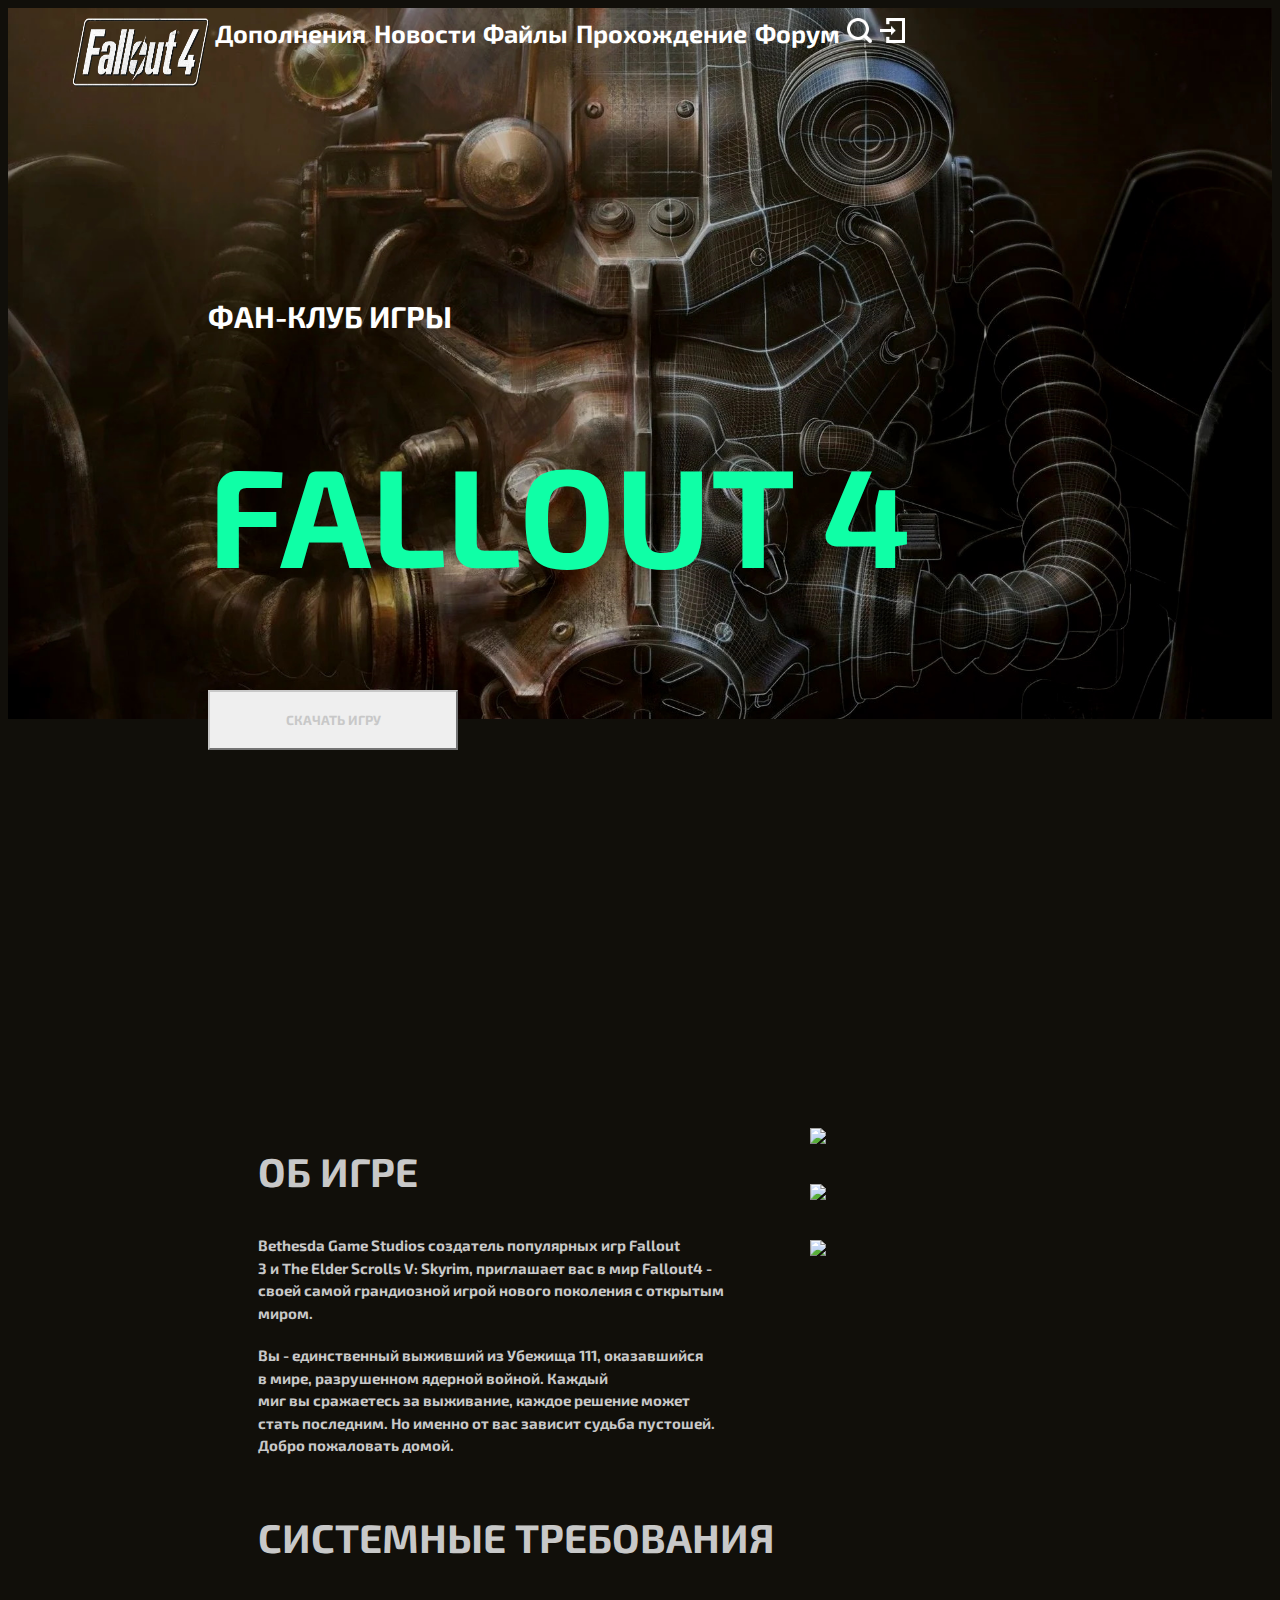
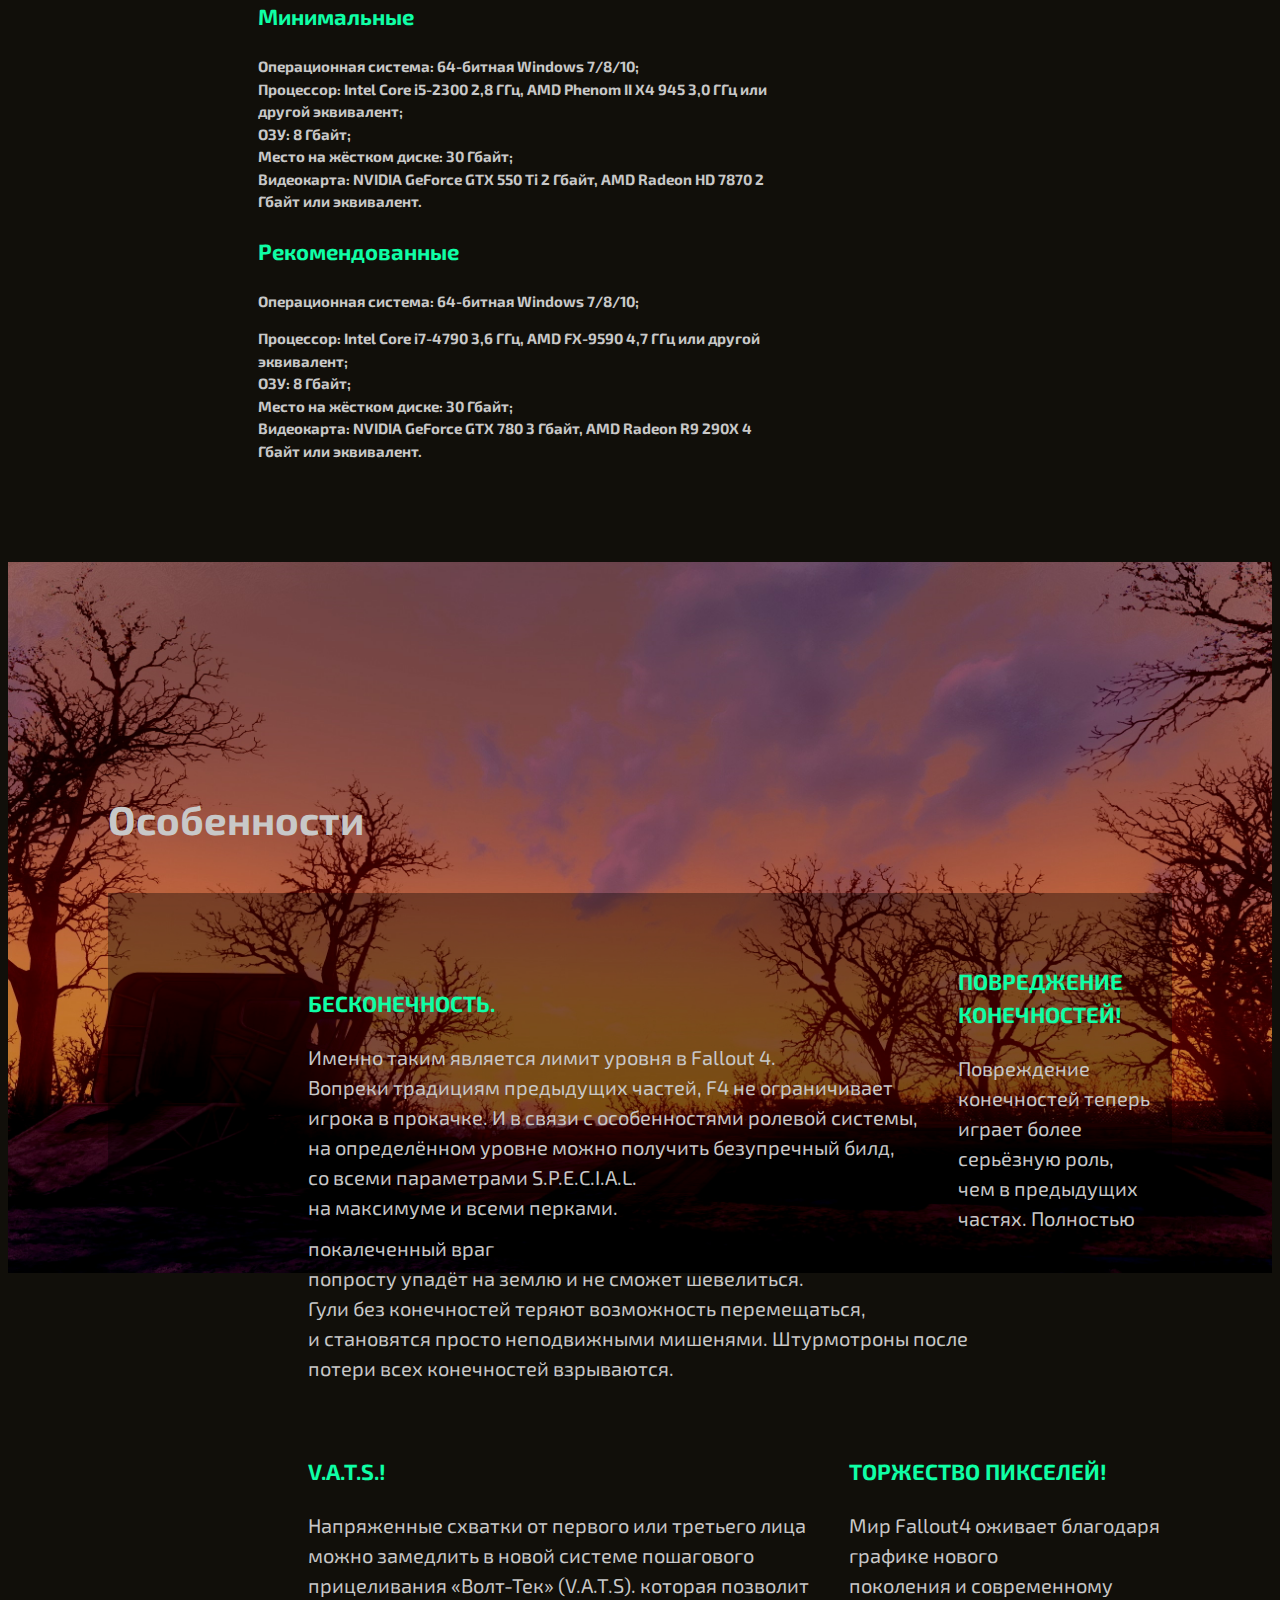
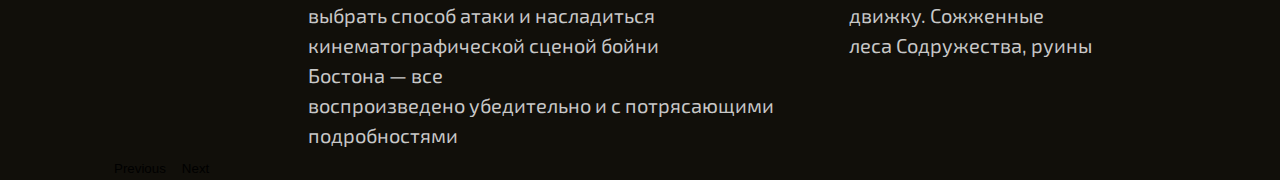
==== index.html @ 03aadc8f "New divs" ====
<!DOCTYPE html>
<html>
  <head>
    <meta charset="utf-8">
    <title>Fallout 4</title>
    <link href="https://cdn.jsdelivr.net/npm/bootstrap@5.0.0-beta1/dist/css/bootstrap.min.css" rel="stylesheet" integrity="sha384-giJF6kkoqNQ00vy+HMDP7azOuL0xtbfIcaT9wjKHr8RbDVddVHyTfAAsrekwKmP1" crossorigin="anonymous">
    <script src="https://cdn.jsdelivr.net/npm/@popperjs/core@2.5.4/dist/umd/popper.min.js" integrity="sha384-q2kxQ16AaE6UbzuKqyBE9/u/KzioAlnx2maXQHiDX9d4/zp8Ok3f+M7DPm+Ib6IU" crossorigin="anonymous"></script>
    <script src="https://cdn.jsdelivr.net/npm/bootstrap@5.0.0-beta1/dist/js/bootstrap.min.js" integrity="sha384-pQQkAEnwaBkjpqZ8RU1fF1AKtTcHJwFl3pblpTlHXybJjHpMYo79HY3hIi4NKxyj" crossorigin="anonymous"></script>
    <link rel="stylesheet" href="style/style.css">
  </head>
  <body>
    <header>
      <div class="main">
        <div class="first">
          <div class="line">
            <img src="images/2.png" width="140px;">
            <div class="line2">
            <a href="#">Дополнения</a>
            <a href="#">Новости</a>
            <a href="#">Файлы</a>
            <a href="#">Прохождение</a>
            <a href="#">Форум</a>
            <a href="#"><img src="images/3.png" width="25px;"></a>
            <a href="#"><img src="images/4.png" width="25px;"></a>
            </div>
          </div>
          <div class="title">
            ФАН-КЛУБ ИГРЫ
            <h1>FALLOUT 4</h1>
            <button type="button" class="btn btn-outline-secondary">СКАЧАТЬ ИГРУ</button>
          </div>
        </div>
        <div class="second">
        	<div class="text">
            <div class="text2">
              <h2>ОБ ИГРЕ</h2>
            <p> Bethesda Game Studios создатель популярных игр Fallout<br> 3 и The Elder Scrolls V: Skyrim, приглашает вас в мир Fallout4 -<br> своей самой грандиозной игрой нового поколения с открытым<br> миром.<br></p>

            <p>  Вы - единственный выживший из Убежища 111, оказавшийся<br>
              в мире, разрушенном ядерной войной. Каждый<br>
              миг вы сражаетесь за выживание, каждое решение может<br>
              стать последним. Но именно от вас зависит судьба пустошей.<br>
              Добро пожаловать домой.<br> </p>
            </div>
            <div class="text2">
              <h2>СИСТЕМНЫЕ ТРЕБОВАНИЯ</h2>
              <h3>Минимальные</h3>
            <p>Операционная система: 64-битная Windows 7/8/10;<br>
              Процессор: Intel Core i5-2300 2,8 ГГц, AMD Phenom II X4 945 3,0 ГГц или другой эквивалент;<br>
              ОЗУ: 8 Гбайт;<br>
              Место на жёстком диске: 30 Гбайт;<br>
              Видеокарта: NVIDIA GeForce GTX 550 Ti 2 Гбайт, AMD Radeon HD 7870 2 Гбайт или эквивалент.<br></p>
              <h3>Рекомендованные</h3>

              Операционная система: 64-битная Windows 7/8/10;<br>
              <p>Процессор: Intel Core i7-4790 3,6 ГГц, AMD FX-9590 4,7 ГГц или другой эквивалент;<br>
              ОЗУ: 8 Гбайт;<br>
              Место на жёстком диске: 30 Гбайт;<br>
              Видеокарта: NVIDIA GeForce GTX 780 3 Гбайт, AMD Radeon R9 290X 4 Гбайт или эквивалент.<br></p>
            </div>
        	</div>
        	<div class="pic">
            <img src="images/6.png">
            <img src="images/7.png">
            <img src="images/8.png">
        	</div>
        </div>
        <div class="third">
          <div class="features">
            <h2>Особенности</h2>
            <div class="carousel">
              <div id="carouselExampleControls" class="carousel slide" data-bs-ride="carousel">
  <div class="carousel-inner">
    <div class="carousel-item active">
      <div class="">
        <div class="carousel-item-first">
          <h3>БЕСКОНЕЧНОСТЬ.</h3>
           Именно таким является лимит уровня в Fallout 4.<br>
            Вопреки традициям предыдущих частей, F4 не ограничивает<br>
             игрока в прокачке. И в связи с особенностями ролевой системы,<br>
              на определённом уровне можно получить безупречный билд,<br>
               со всеми параметрами S.P.E.C.I.A.L.<br>
                на максимуме и всеми перками.
        </div>
        <div class="carousel-item-second">
            <h3>ПОВРЕДЖЕНИЕ КОНЕЧНОСТЕЙ!</h3>
            Повреждение конечностей теперь играет более серьёзную роль,<br>
             чем в предыдущих частях. Полностью покалеченный враг<br>
              попросту упадёт на землю и не сможет шевелиться.<br>
               Гули без конечностей теряют возможность перемещаться,<br>
                и становятся просто неподвижными мишенями. Штурмотроны после<br>
                 потери всех конечностей взрываются.
        </div>
      </div>
    </div>
    <div class="carousel-item">
      <div class="carousel-item-first">
        <h3>V.А.Т.S.!</h3>
        Напряженные схватки от первого или третьего лица<br>
         можно замедлить в новой системе пошагового<br>
          прицеливания «Волт-Тек» (V.А.Т.S). которая позволит<br>
          выбрать способ атаки и насладиться<br>
            кинематографической сценой бойни<br>
      </div>
      <div class="carousel-item-second">
          <h3>ТОРЖЕСТВО ПИКСЕЛЕЙ!</h3>
          Мир Fallout4 оживает благодаря графике нового<br>
          поколения и современному движку. Сожженные<br>
           леса Содружества, руины Бостона — все<br>
            воспроизведено убедительно и с потрясающими<br>
             подробностями
      </div>



    </div>
  </div>
  <button class="carousel-control-prev" type="button" data-bs-target="#carouselExampleControls"  data-bs-slide="prev">
    <span class="carousel-control-prev-icon" aria-hidden="true"></span>
    <span class="visually-hidden">Previous</span>
  </button>
  <button class="carousel-control-next" type="button" data-bs-target="#carouselExampleControls"  data-bs-slide="next">
    <span class="carousel-control-next-icon" aria-hidden="true"></span>
    <span class="visually-hidden">Next</span>
  </button>
</div>
            </div>
            </div>
          </div>
        </div>
      </div>
    </header>
  </body>
</html>
---- style/style.css ----
@import url('https://fonts.googleapis.com/css2?family=Exo+2&display=swap');
@import url('https://fonts.googleapis.com/css2?family=Exo+2:wght@400;700&display=swap');
@import url('https://fonts.googleapis.com/css2?family=Josefin+Sans:wght@700&display=swap');

body {
  background-color: #110F0A
}

.main {
  min-width: 1000px;
  max-width: 100%;
  margin: 0 auto;
}

.first {
  background-image:  url("../images/1.jpg") ;
  background-repeat: no-repeat;
  background-size: 100%;
  background-color: inherit;
  width: 100%;
  height: 900px;
}

.line {
  width: 90%;
  height: 70px;
  //background-color: red;
  padding: 10px;
  display: flex;
  justify-content: space-between;
  margin: 0 auto;
}

.line2 {
  margin-right: 300px;
  width: 1000px;
  display: flex;
  justify-content: space-between;

}

.line2 a {
  font-family: 'Exo 2', sans-serif;
  font-weight: 700;
 color: white;
 font-size: 25px;
 margin: 0 auto;
 text-decoration:  none;
}

.title {
  width: 90%;
  height: 400px;
  //background-color: red;
  padding: 100px;
  margin: 100px;
  font-family: 'Exo 2', sans-serif;
  font-size: 30px;
  font-weight: 700;
  color: white;
}

.title button {
  font-family: 'Exo 2', sans-serif;
  font-weight: 700;
  border-radius: 0;
  width: 250px;
  height: 60px;
  color: #C8C8C8;
  border-color: #C8C8C8;
}

.second {
  width: 100%;
  //background-color: red;
  //height: 1000px;
  display: flex;
  justify-content: space-between;
  margin-top: 150px;
  font-family: 'Josefin Sans', sans-serif;
  font-weight: 700;
  font-size: 30px;
  padding: 50px;
}

.text {
  width: 50%;
  //background-color: red;
  font-family: 'Exo 2', sans-serif;
  font-weight: 700;
  font-size: 15px;
  color: #C8C8C8;
  margin-left: 200px;
  line-height: 1.5;

}

.text2 {
  margin-bottom: 50px;
  line-height: 1.5;
}

.text p {
  margin-bottom: 20px;
}

.text2 p {
  margin-bottom: 20px;
}

.pic {
  width: 50%;
  display: flex;
  flex-direction: column;
}

.pic img {
  padding: 20px;
  width: 400px;
}

.third {
  background-image:  url("../images/9.jpg") ;
  background-repeat: no-repeat;
  background-size: 100%;
  background-color: inherit;
  width: 100%;
  height: 1000px;
  display: flex;
  justify-content: space-between;
}

.features {
  padding: 100px;
  width: 100%;
  height: 500px;
  align-items: center;
  margin-top: 100px;
}

.carousel {
    width: 100%;
    background-color: rgba(0, 0, 0, 0.2);
    font-family: 'Exo 2', sans-serif;
    font-weight: 400;
    font-size: 20px;
    color: #C8C8C8;
    line-height: 1.5;
    text-align: left;
    height: 300px;
    margin-top: 50px;
}

.carousel-item {
  margin-left: 200px;
  text-align: left;
  padding-top: 50px;
}

.carousel-item-first {
  float: left;
  margin-right: 40px;
}

.arousel-item-second {

}
.carousel button {
  background: none;
  border: none;
}

h1 {
  font-family: 'Exo 2', sans-serif;
  font-weight: 700;
  font-size: 140px;
  color: #0FFFA6;
}

h2 {
  font-family: 'Exo 2', sans-serif;
  font-weight: 700;
  font-size: 40px;
  color: #C8C8C8;
}

h3 {
  font-family: 'Exo 2', sans-serif;
  font-weight: 700;
  font-size: 22px;
  color: #0FFFA6;
}
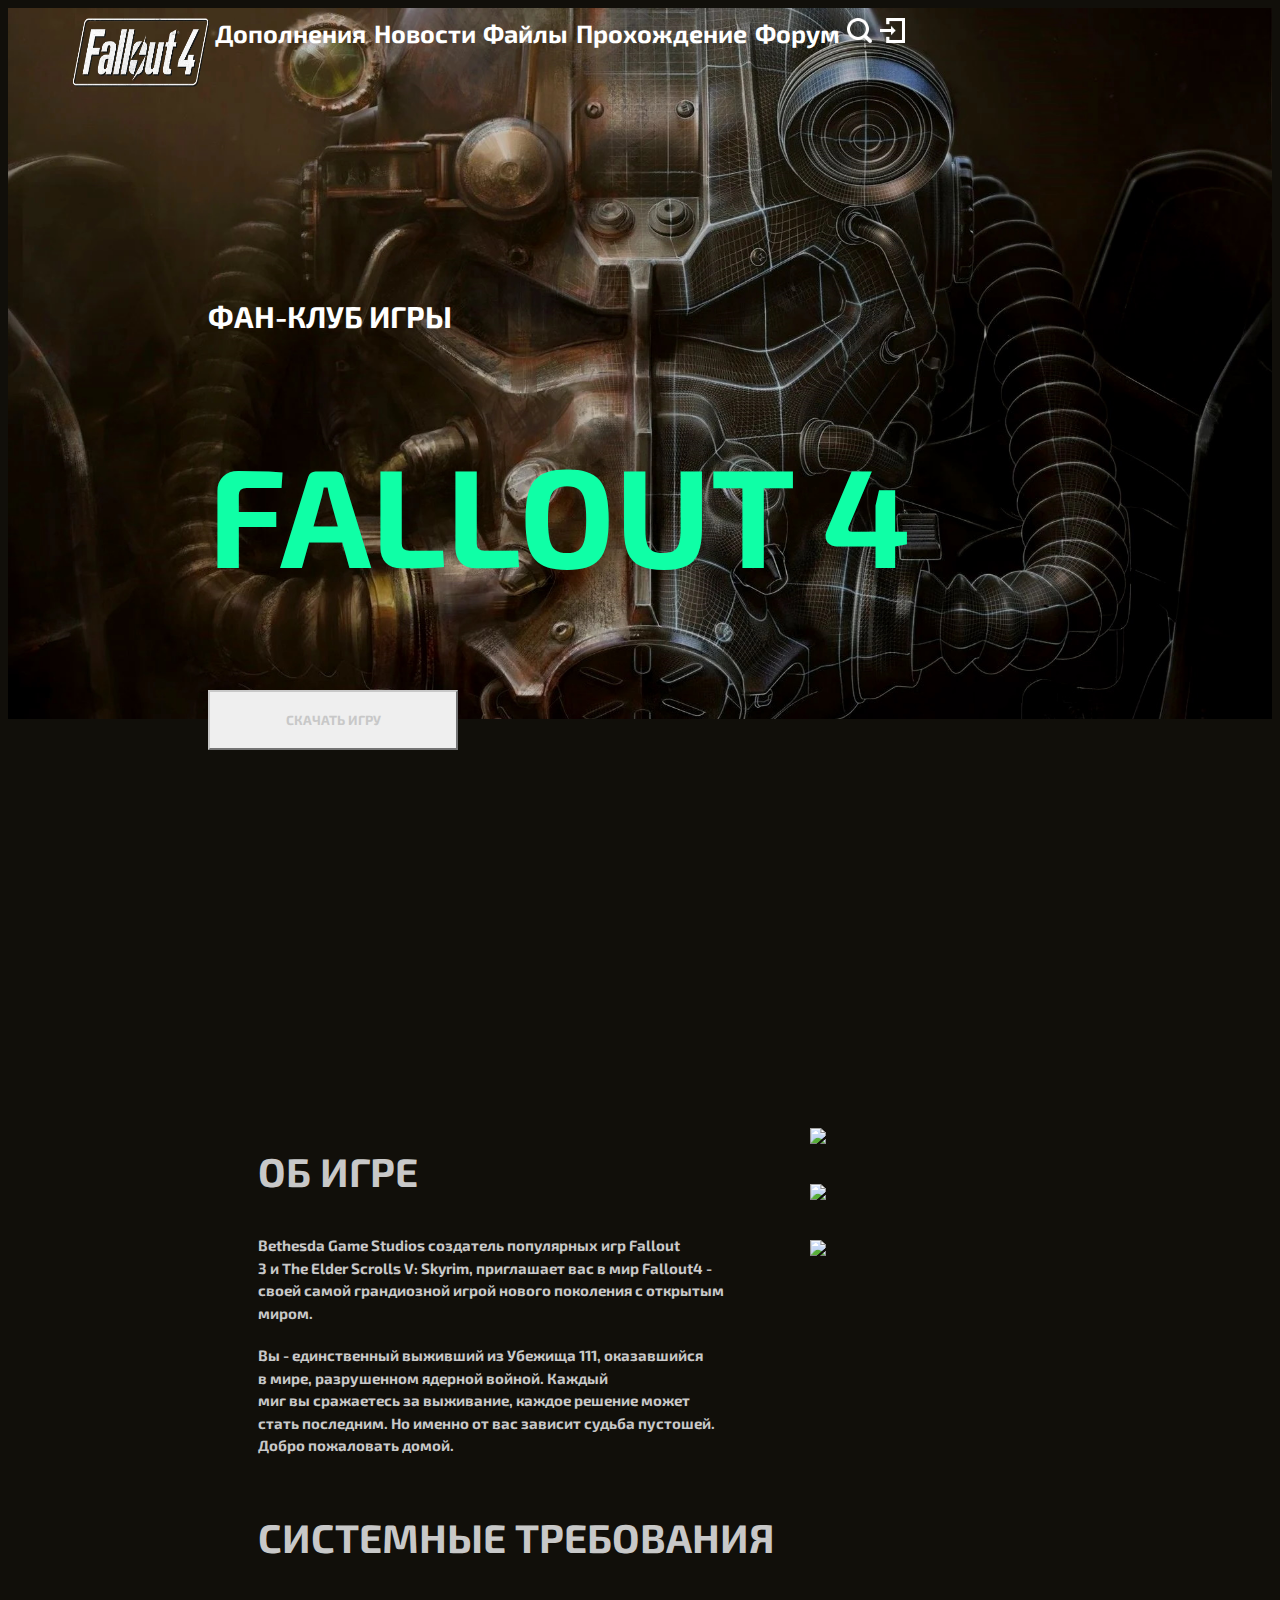
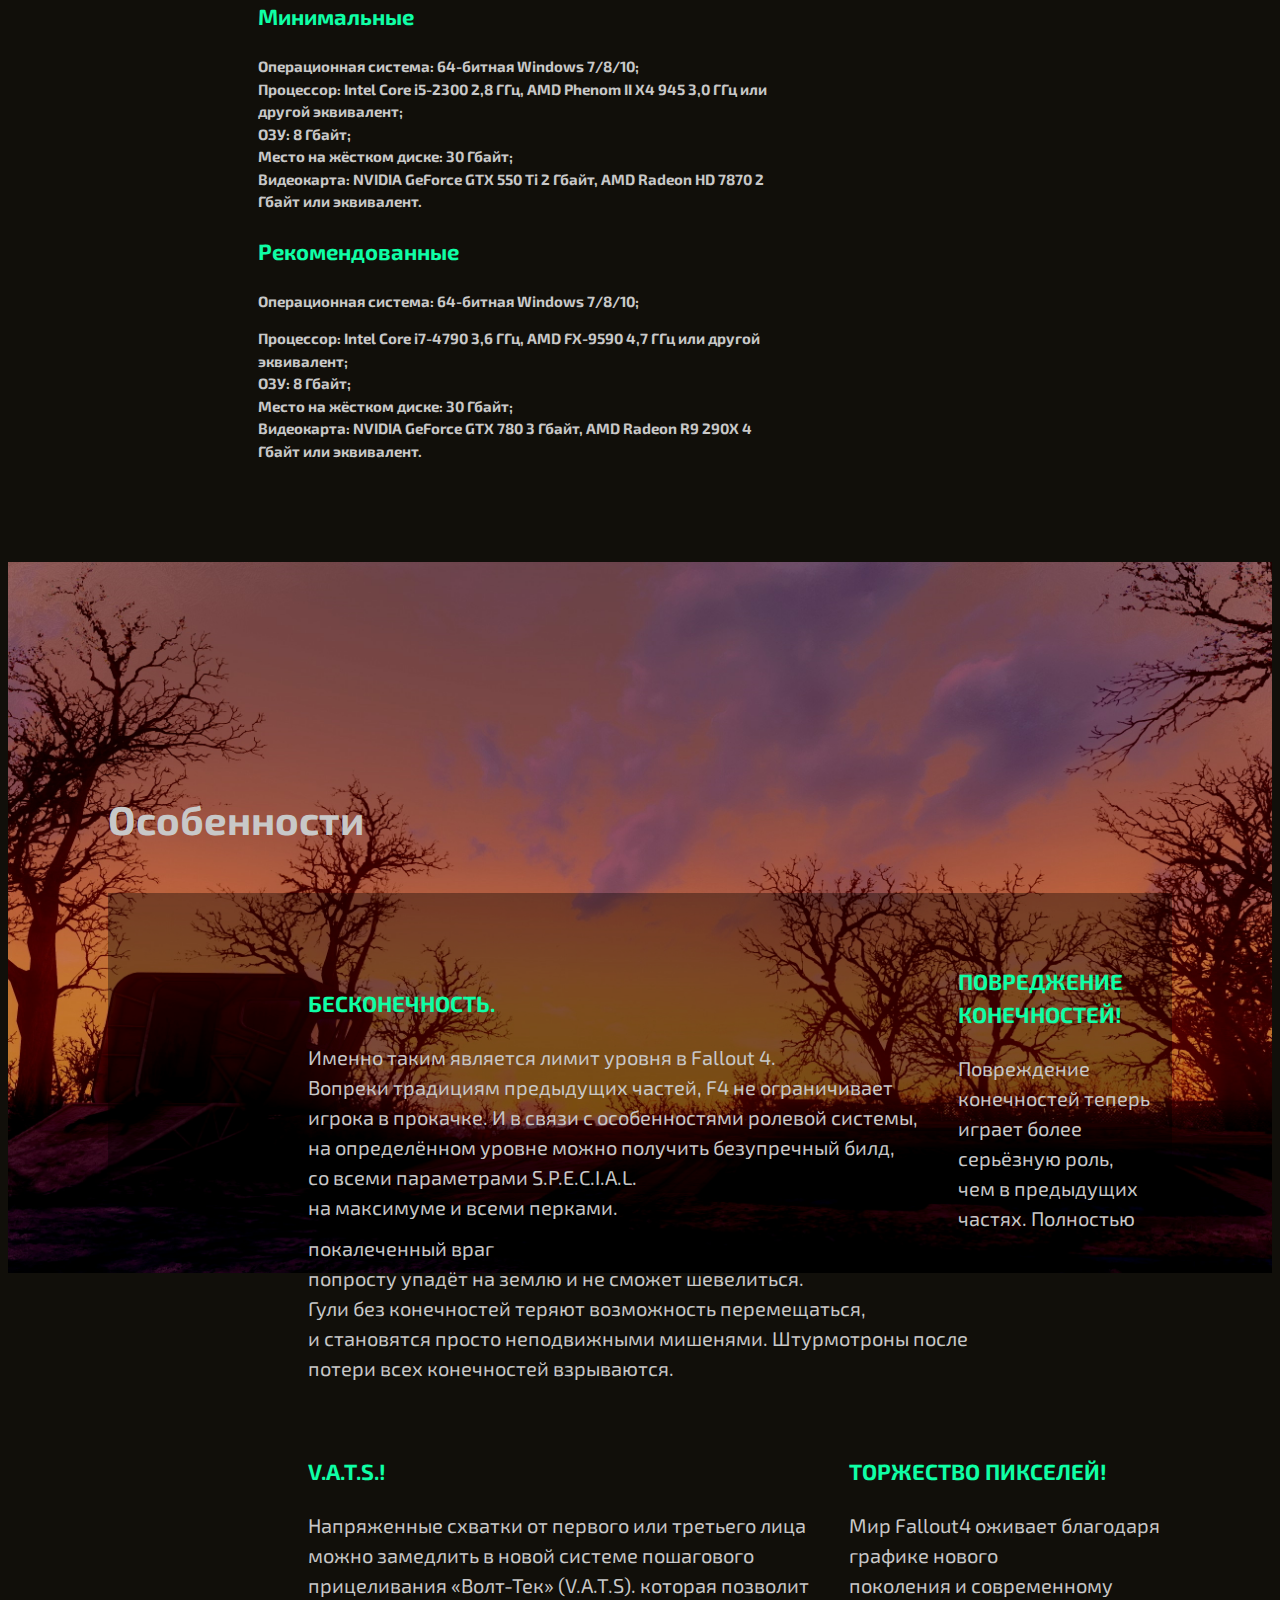
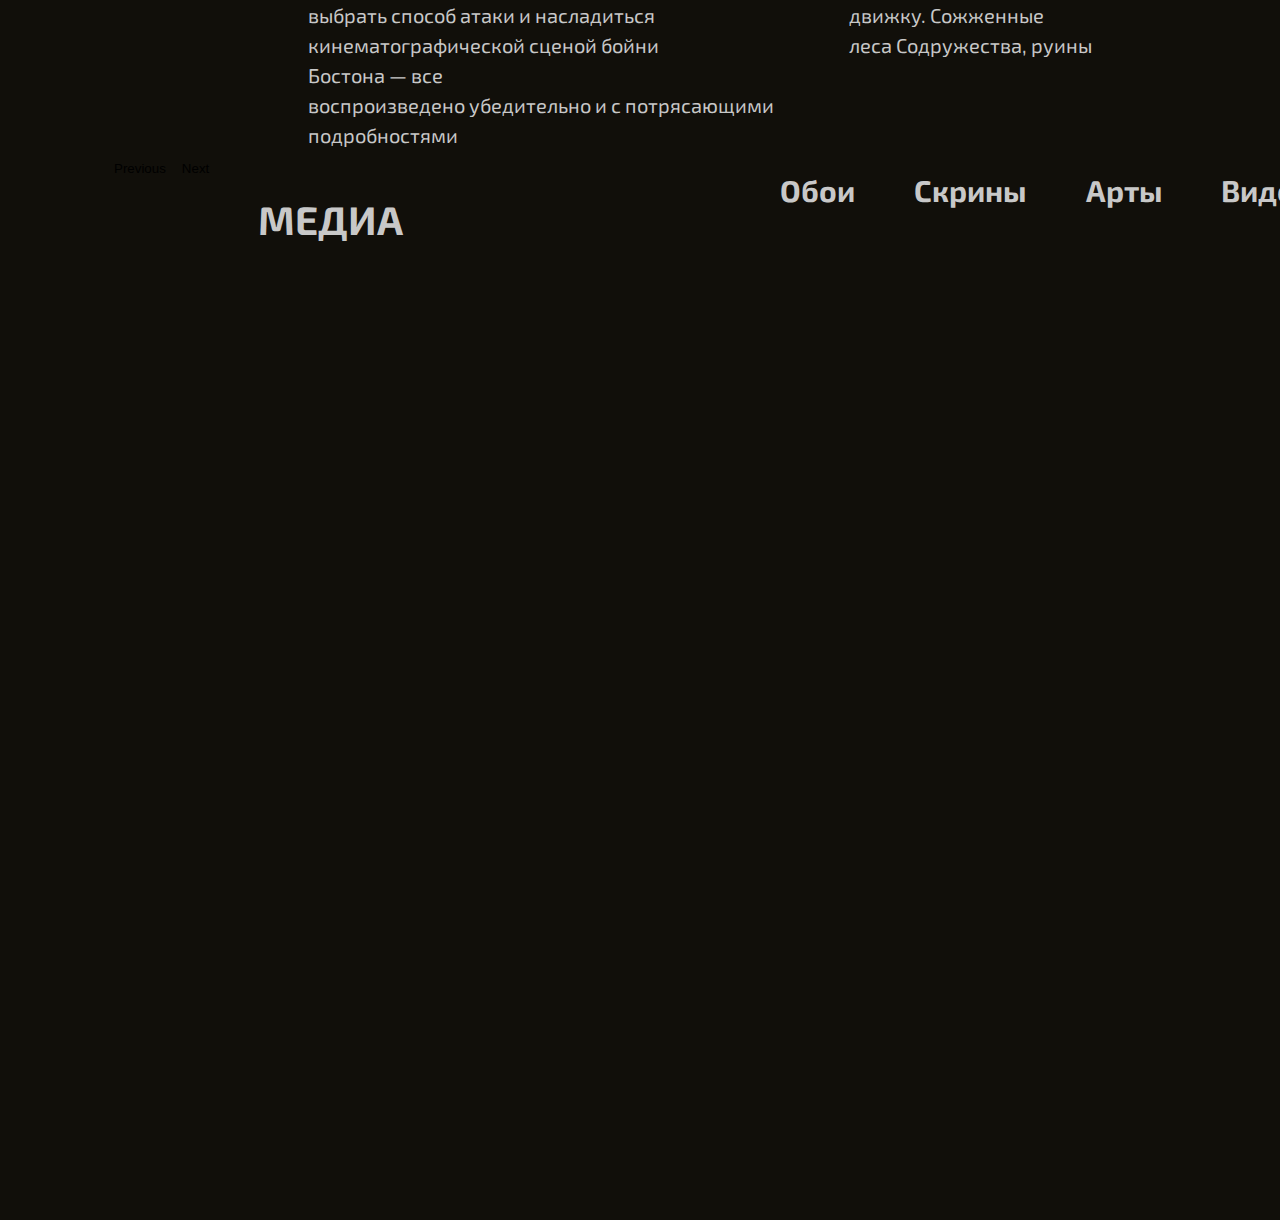
==== commit 2c3db0c5: "New block" ====
--- a/index.html
+++ b/index.html
@@ -110,9 +110,6 @@
             воспроизведено убедительно и с потрясающими<br>
              подробностями
       </div>
-
-
-
     </div>
   </div>
   <button class="carousel-control-prev" type="button" data-bs-target="#carouselExampleControls"  data-bs-slide="prev">
@@ -127,6 +124,44 @@
             </div>
             </div>
           </div>
+          <div class="fourth">
+            <div class="container">
+              <div class="Title">
+                <h2>МЕДИА</h2>
+                <div class="link">
+                  <a href="#">Обои</a>
+                  <a href="#">Скрины</a>
+                  <a href="#">Арты</a>
+                  <a href="#">Видео</a>
+                </div>
+              </div>
+              <div class="videos">
+                <div class="Fline">
+                  <div class="block">
+                    <iframe width="100%" height="100%" src="https://www.youtube.com/embed/X5aJfebzkrM" frameborder="0" allow="accelerometer; autoplay; clipboard-write; encrypted-media; gyroscope; picture-in-picture" allowfullscreen></iframe>
+                  </div>
+                  <div class="block">
+                    <iframe width="100%" height="100%" src="https://www.youtube.com/embed/B0wSCFBJcSs" frameborder="0" allow="accelerometer; autoplay; clipboard-write; encrypted-media; gyroscope; picture-in-picture" allowfullscreen></iframe>
+                  </div>
+                  <div class="block">
+                    <iframe width="100%" height="100%" src="https://www.youtube.com/embed/DIneiOpuS2M" frameborder="0" allow="accelerometer; autoplay; clipboard-write; encrypted-media; gyroscope; picture-in-picture" allowfullscreen></iframe>
+                  </div>
+                </div>
+                <div class="Sline">
+                  <div class="block">
+                    <iframe width="100%" height="100%" src="https://www.youtube.com/embed/aMY0IETkDrU" frameborder="0" allow="accelerometer; autoplay; clipboard-write; encrypted-media; gyroscope; picture-in-picture" allowfullscreen></iframe>
+                  </div>
+                  <div class="block">
+                    <iframe width="100%" height="100%" src="https://www.youtube.com/embed/v3gXGeNeBi8" frameborder="0" allow="accelerometer; autoplay; clipboard-write; encrypted-media; gyroscope; picture-in-picture" allowfullscreen></iframe>
+                  </div>                  
+                  <div class="block">
+                    <iframe width="100%" height="100%" src="https://www.youtube.com/embed/FttFHMRX7Hg" frameborder="0" allow="accelerometer; autoplay; clipboard-write; encrypted-media; gyroscope; picture-in-picture" allowfullscreen></iframe>
+                  </div>
+                  </div>
+                </div>
+            </div>
+              </div>
+          </div>
         </div>
       </div>
     </header>
--- a/style/style.css
+++ b/style/style.css
@@ -170,6 +170,65 @@
   border: none;
 }
 
+.fourth {
+  height: 1000px;
+  width: 100%;
+  //background-color: red;
+  margin-top: 150px;
+  padding: 50px;
+}
+
+.Title {
+  display: flex;
+  justify-content: space-between;
+  //margin-left: 200px;
+  width: 100%;
+}
+
+.link {
+  display: flex;
+  justify-content: space-between;
+  padding: 10px;
+  width: 50%;
+}
+
+.link a {
+  font-family: 'Exo 2', sans-serif;
+  font-weight: 700;
+  font-size: 30px;
+  color: #C8C8C8;
+  text-decoration: none;
+}
+
+.videos {
+  //display: flex;
+  //justify-content: space-between;
+  width: 100%;
+  margin-top: 20px;
+}
+
+
+.Fline {
+  width: 100%;
+  display: flex;
+  justify-content: space-between;
+}
+
+.Sline {
+  width: 100%;
+  display: flex;
+  justify-content: space-between;
+}
+
+.block {
+  width: 33%;
+  height: 235px;
+  padding: 10px;
+}
+
+.container{
+  margin-left: 200px;
+}
 h1 {
   font-family: 'Exo 2', sans-serif;
   font-weight: 700;
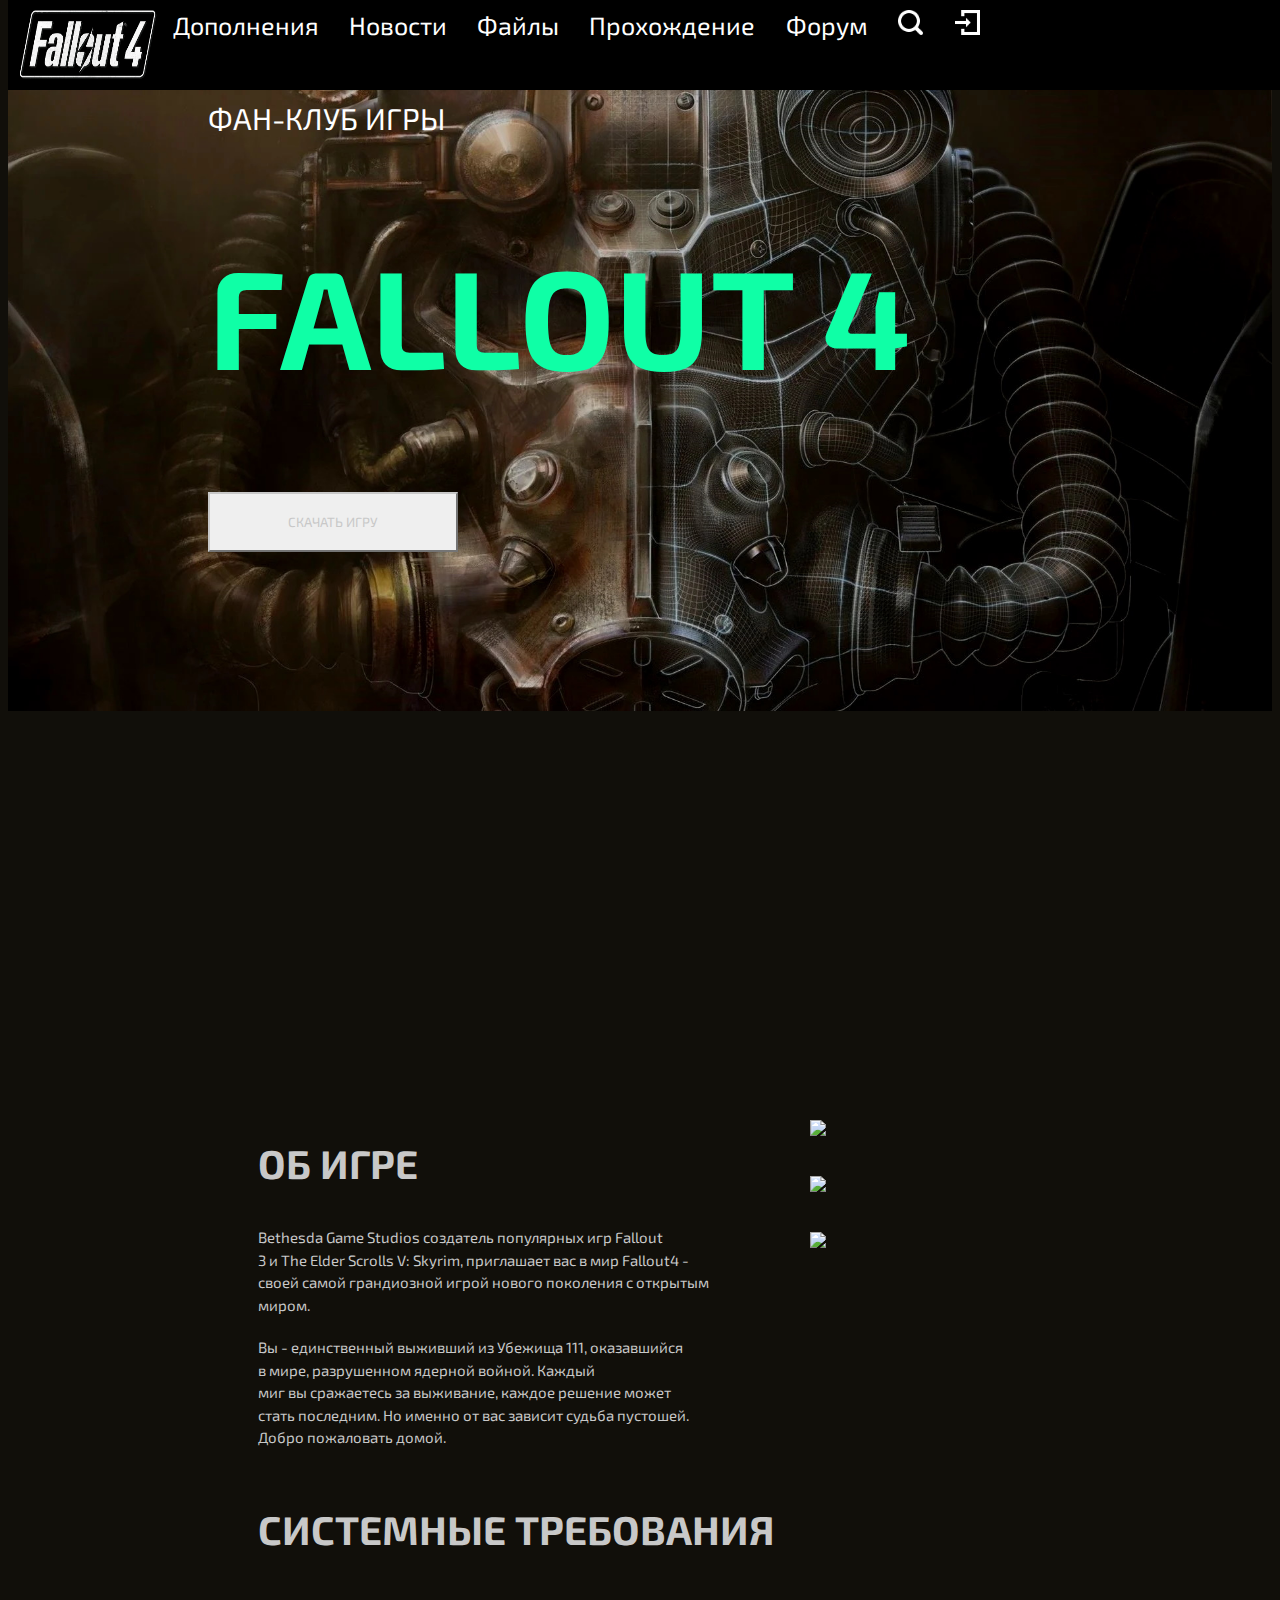
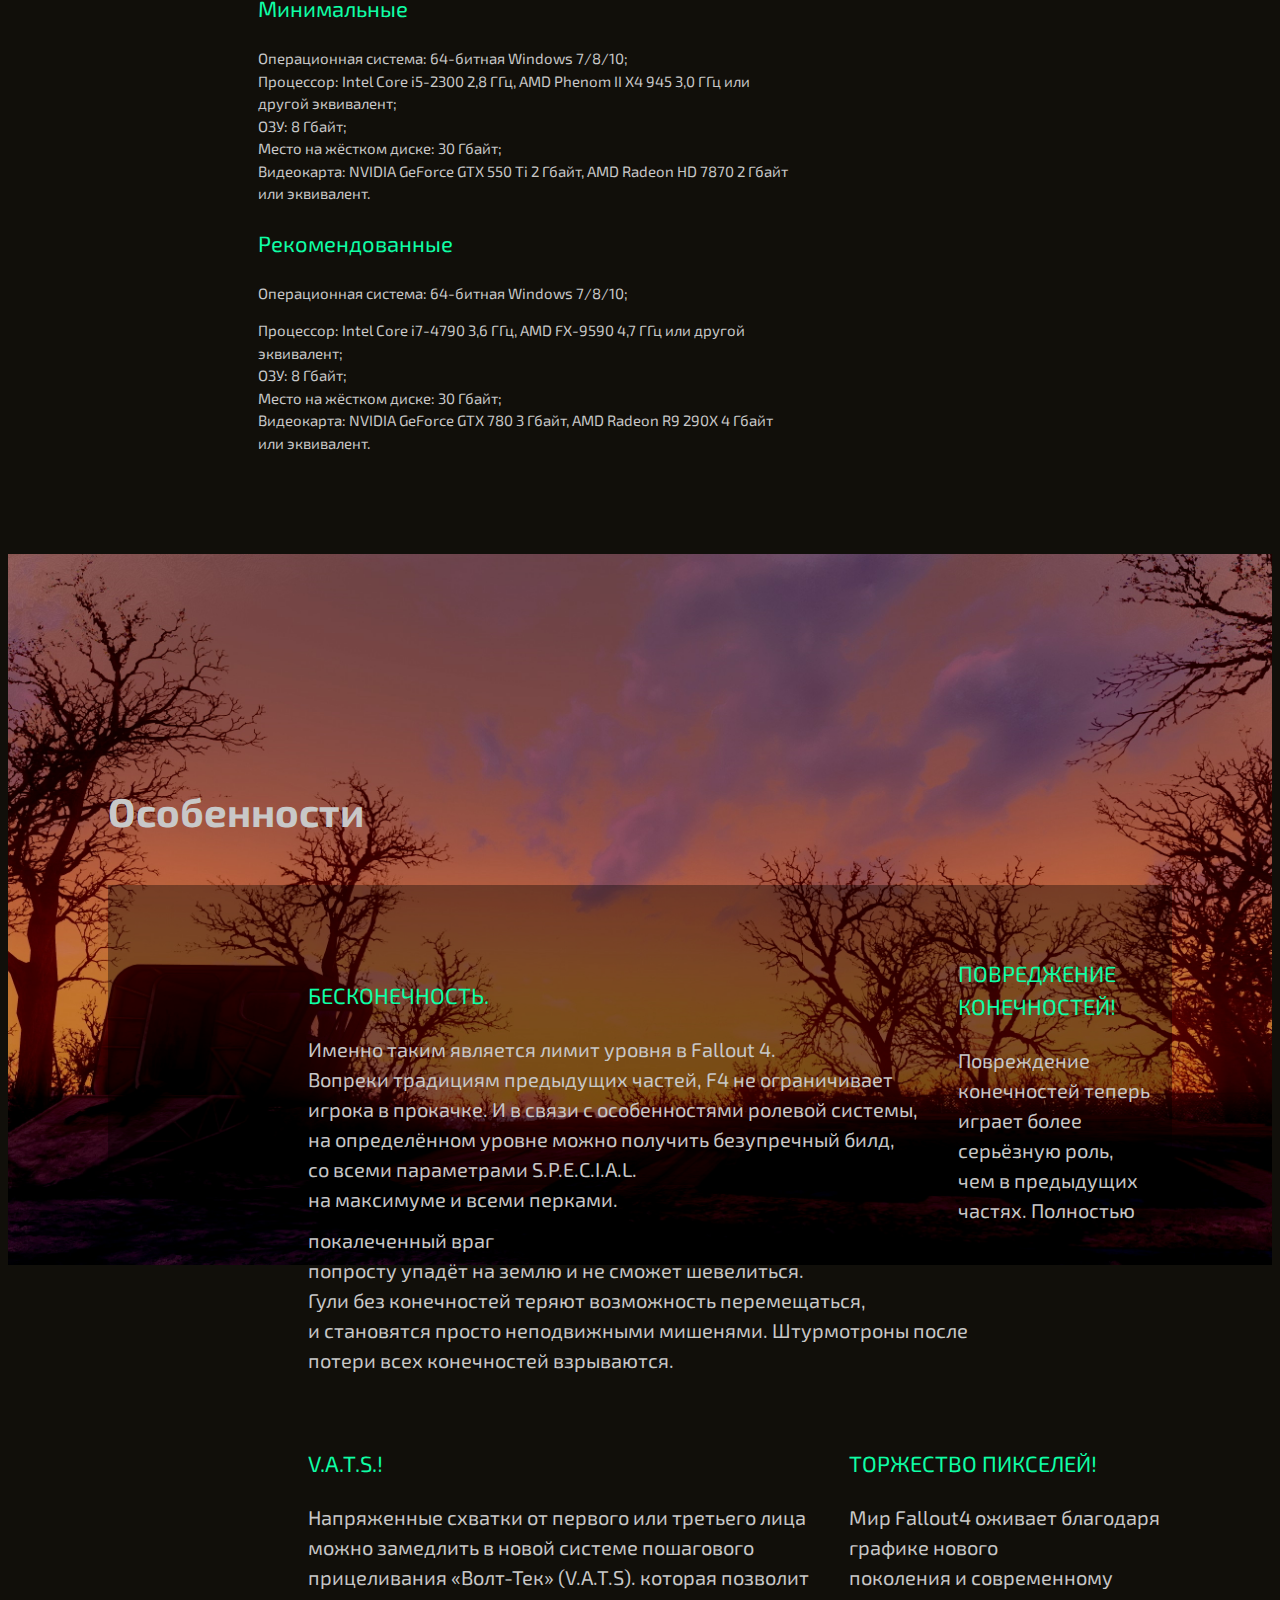
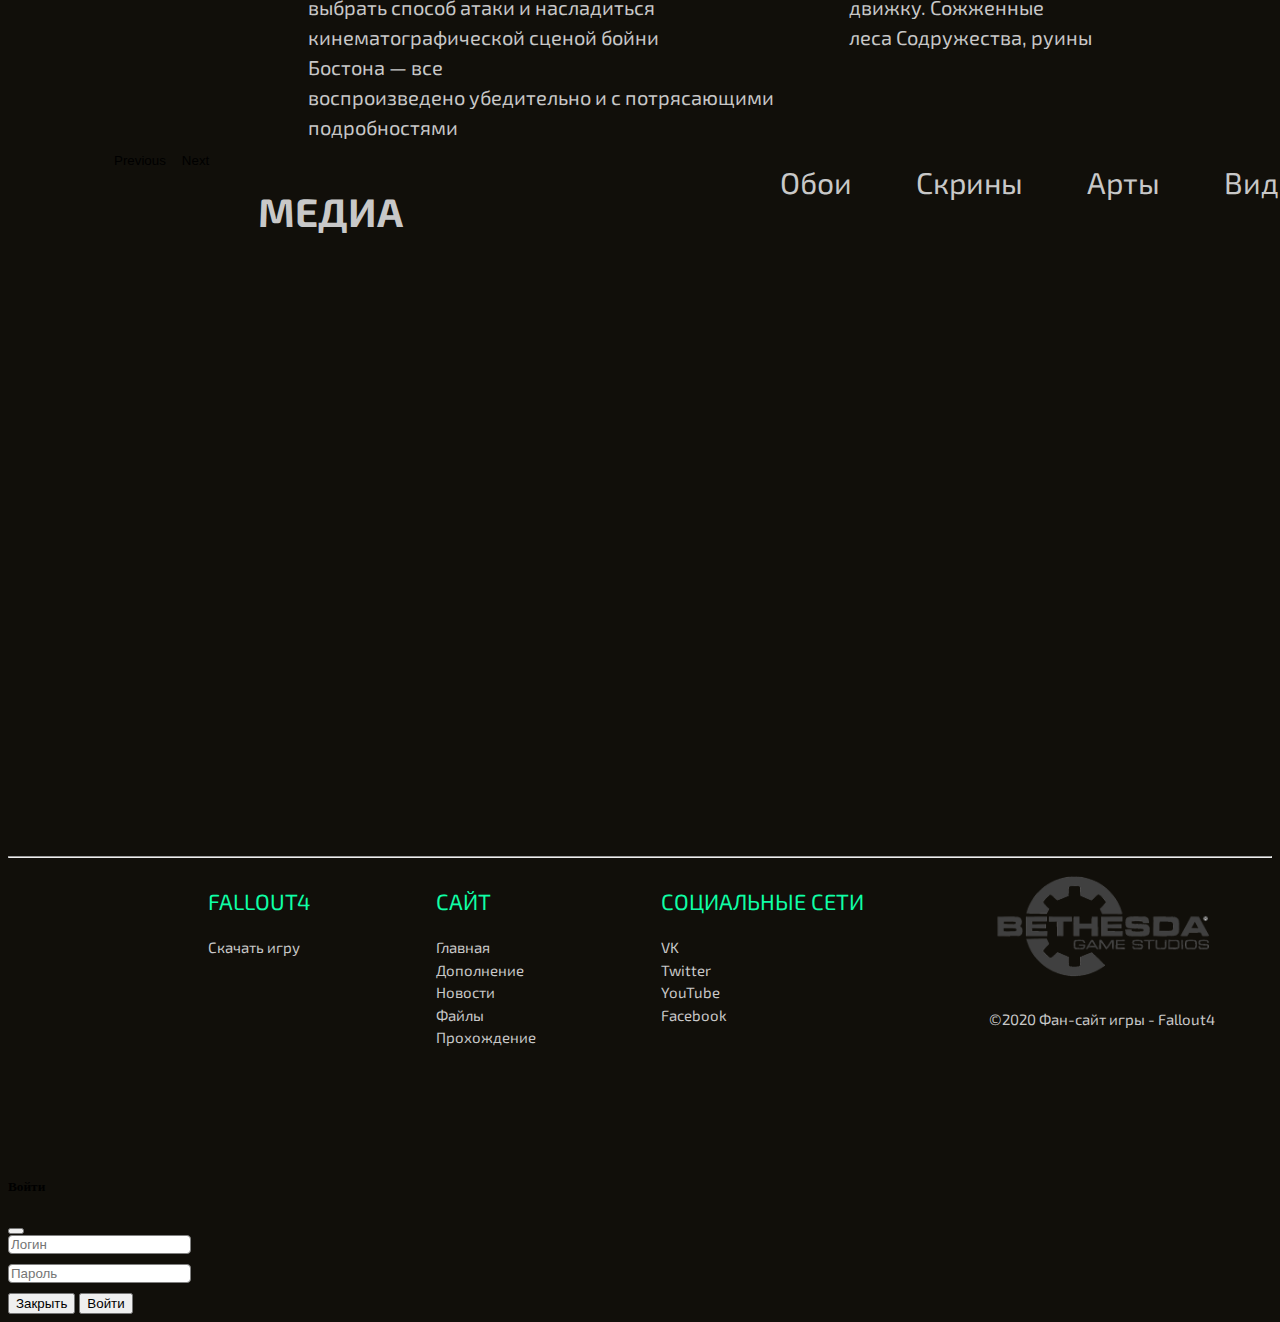
==== commit 2db675eb: "New title" ====
--- a/index.html
+++ b/index.html
@@ -21,7 +21,9 @@
             <a href="#">Прохождение</a>
             <a href="#">Форум</a>
             <a href="#"><img src="images/3.png" width="25px;"></a>
-            <a href="#"><img src="images/4.png" width="25px;"></a>
+            <a href="#"><button type="button" class="btn btn" data-bs-toggle="modal" data-bs-target="#exampleModal">
+              <img src="images/4.png" width="25px;">
+            </button></a>
             </div>
           </div>
           <div class="title">
@@ -153,7 +155,7 @@
                   </div>
                   <div class="block">
                     <iframe width="100%" height="100%" src="https://www.youtube.com/embed/v3gXGeNeBi8" frameborder="0" allow="accelerometer; autoplay; clipboard-write; encrypted-media; gyroscope; picture-in-picture" allowfullscreen></iframe>
-                  </div>                  
+                  </div>
                   <div class="block">
                     <iframe width="100%" height="100%" src="https://www.youtube.com/embed/FttFHMRX7Hg" frameborder="0" allow="accelerometer; autoplay; clipboard-write; encrypted-media; gyroscope; picture-in-picture" allowfullscreen></iframe>
                   </div>
@@ -161,7 +163,67 @@
                 </div>
             </div>
               </div>
-          </div>
+              <div class="fiveth">
+                <hr>
+              <div class="container2">
+                <div class="column">
+                  <h3>FALLOUT4</h3>
+                  <ul>
+                    <li><a href="#">Скачать игру</a></li>
+                  </ul>
+                </div>
+                <div class="column">
+                  <h3>САЙТ</h3>
+                  <ul>
+                    <li><a href="#">Главная</a></li>
+                    <li><a href="#">Дополнение</a></li>
+                    <li> <a href="#">Новости</a></li>
+                    <li><a href="#">Файлы</a></li>
+                    <li><a href="#">Прохождение</a></li>
+                  </ul>
+                </div>
+                <div class="column">
+                  <h3>СОЦИАЛЬНЫЕ СЕТИ</h3>
+                  <ul>
+                    <li><a href="#">VK</a></li>
+                    <li><a href="#">Twitter</a></li>
+                    <li> <a href="#">YouTube</a></li>
+                    <li><a href="#">Facebook</a></li>
+                  </ul>
+                </div>
+                <div class="column">
+                  <ul>
+                    <img src="images/9.png" width="230px">
+                  <li><h4>©2020 Фан-сайт игры - Fallout4</h4></li>
+                  </ul>
+                </div>
+              </div>
+              </div>
+          </div>
+          <!-- Button trigger modal -->
+
+
+<!-- Modal -->
+<div class="modal fade" id="exampleModal" tabindex="-1" aria-labelledby="exampleModalLabel" aria-hidden="true">
+  <div class="modal-dialog">
+    <div class="modal-content">
+      <div class="modal-header">
+        <h5 class="modal-title" id="exampleModalLabel">Войти</h5>
+        <button type="button" class="btn-close" data-bs-dismiss="modal" aria-label="Close"></button>
+      </div>
+      <div class="modal-body">
+        <ul>
+          <li><input type="text" name="login" placeholder="Логин"></li>
+          <li><input type="text" name="password" placeholder="Пароль"></li>
+        </ul>
+      </div>
+      <div class="modal-footer">
+        <button type="button" class="btn btn-secondary" data-bs-dismiss="modal">Закрыть</button>
+        <button type="button" class="btn btn-primary">Войти</button>
+      </div>
+    </div>
+  </div>
+</div>
         </div>
       </div>
     </header>
--- a/style/style.css
+++ b/style/style.css
@@ -19,16 +19,47 @@
   background-color: inherit;
   width: 100%;
   height: 900px;
+  margin-top: -100px;
 }
 
 .line {
-  width: 90%;
+  width: 100%;
   height: 70px;
   //background-color: red;
   padding: 10px;
   display: flex;
   justify-content: space-between;
-  margin: 0 auto;
+  margin: 0 0px;
+  position: fixed;
+  background: black;
+}
+
+.line button.btn.btn {
+  background-color: black;
+  border: none;
+  width: 30px;
+  padding: 0px;
+  margin: none;
+}
+
+.line button.btn.btn:hover {
+  text-decoration: none;
+  border: none;
+  background-color: black;
+}
+
+.line button.btn.btn:focus {
+  text-decoration: none;
+  border: none;
+  background-color: black;
+  outline: none;
+}
+
+.line button.btn.btn:active {
+  text-decoration: none;
+  border: none;
+  background-color: black;
+  outline: none;
 }
 
 .line2 {
@@ -41,13 +72,17 @@
 
 .line2 a {
   font-family: 'Exo 2', sans-serif;
-  font-weight: 700;
+  font-weight: 400;
  color: white;
  font-size: 25px;
  margin: 0 auto;
  text-decoration:  none;
 }
 
+.line2 a:hover {
+  text-decoration: underline;
+}
+
 .title {
   width: 90%;
   height: 400px;
@@ -56,13 +91,13 @@
   margin: 100px;
   font-family: 'Exo 2', sans-serif;
   font-size: 30px;
-  font-weight: 700;
+  font-weight: 400;
   color: white;
 }
 
 .title button {
   font-family: 'Exo 2', sans-serif;
-  font-weight: 700;
+  font-weight: 400;
   border-radius: 0;
   width: 250px;
   height: 60px;
@@ -78,7 +113,7 @@
   justify-content: space-between;
   margin-top: 150px;
   font-family: 'Josefin Sans', sans-serif;
-  font-weight: 700;
+  font-weight: 400;
   font-size: 30px;
   padding: 50px;
 }
@@ -87,7 +122,7 @@
   width: 50%;
   //background-color: red;
   font-family: 'Exo 2', sans-serif;
-  font-weight: 700;
+  font-weight: 400;
   font-size: 15px;
   color: #C8C8C8;
   margin-left: 200px;
@@ -171,7 +206,7 @@
 }
 
 .fourth {
-  height: 1000px;
+  //height: 1000px;
   width: 100%;
   //background-color: red;
   margin-top: 150px;
@@ -194,7 +229,7 @@
 
 .link a {
   font-family: 'Exo 2', sans-serif;
-  font-weight: 700;
+  font-weight: 400;
   font-size: 30px;
   color: #C8C8C8;
   text-decoration: none;
@@ -229,6 +264,61 @@
 .container{
   margin-left: 200px;
 }
+
+.fiveth {
+  width: 100%;
+  height: 300px;
+  //background-color: red;
+}
+
+.fiveth hr {
+  color: #C8C8C8;
+  size: 4px;
+}
+
+.container2 {
+  margin-left: 200px;
+  display: flex;
+  justify-content: space-between;
+  width: 80%;
+}
+
+.container2 a {
+  font-family: 'Exo 2', sans-serif;
+  font-weight: 400;
+  font-size: 15px;
+  color: #C8C8C8;
+  line-height: 1.5;
+  text-decoration: none;
+}
+
+.container2 a:hover {
+  text-decoration: underline;
+}
+
+.column {
+  flex-direction: column;
+}
+
+.column ul {
+  list-style: none;
+  margin: 0;
+  padding: 0;
+}
+
+.modal-body ul {
+  list-style: none;
+  margin: 0;
+  padding: 0;
+}
+
+.modal-body input {
+  margin-bottom: 10px;
+  border: 1px solid grey;
+  border-radius: 4px;
+}
+
+
 h1 {
   font-family: 'Exo 2', sans-serif;
   font-weight: 700;
@@ -245,7 +335,14 @@
 
 h3 {
   font-family: 'Exo 2', sans-serif;
-  font-weight: 700;
+  font-weight: 400;
   font-size: 22px;
   color: #0FFFA6;
 }
+
+h4 {
+  font-family: 'Exo 2', sans-serif;
+  font-weight: 400;
+  font-size: 15px;
+  color: #C8C8C8;
+}
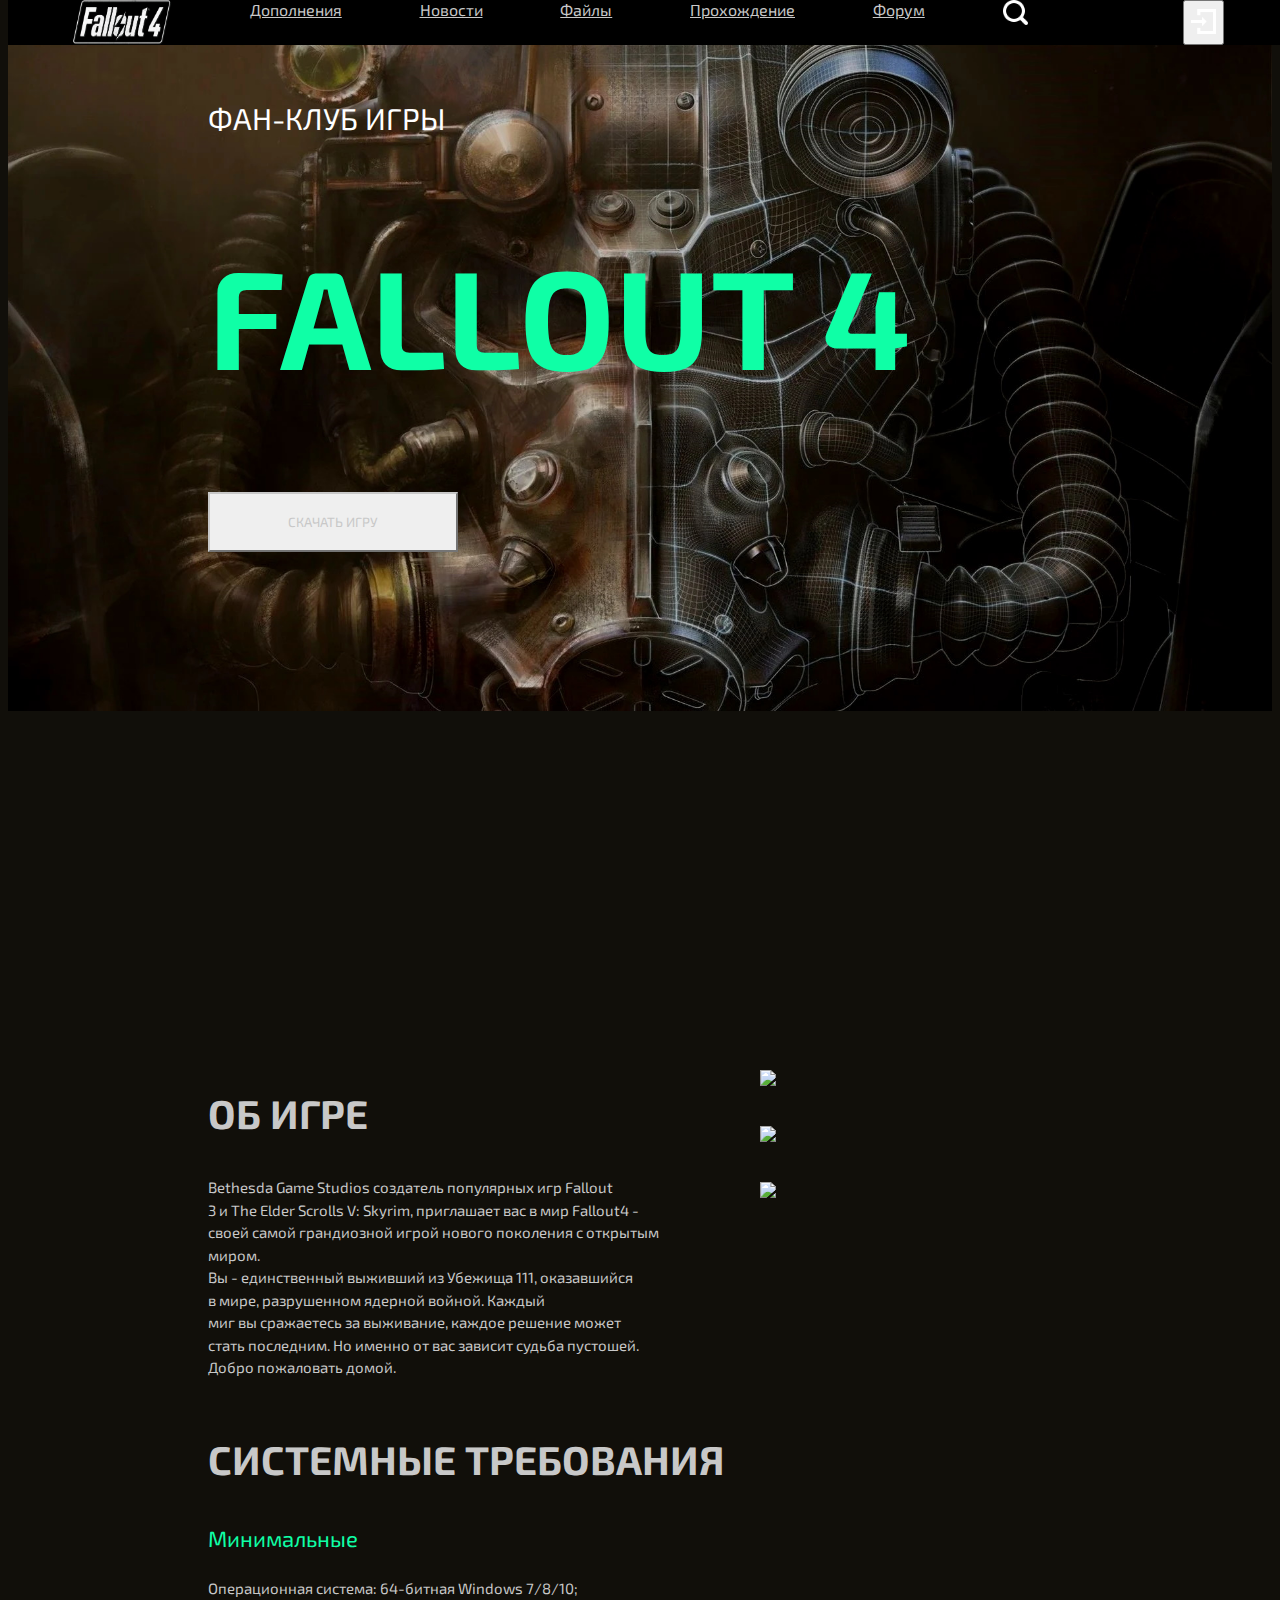
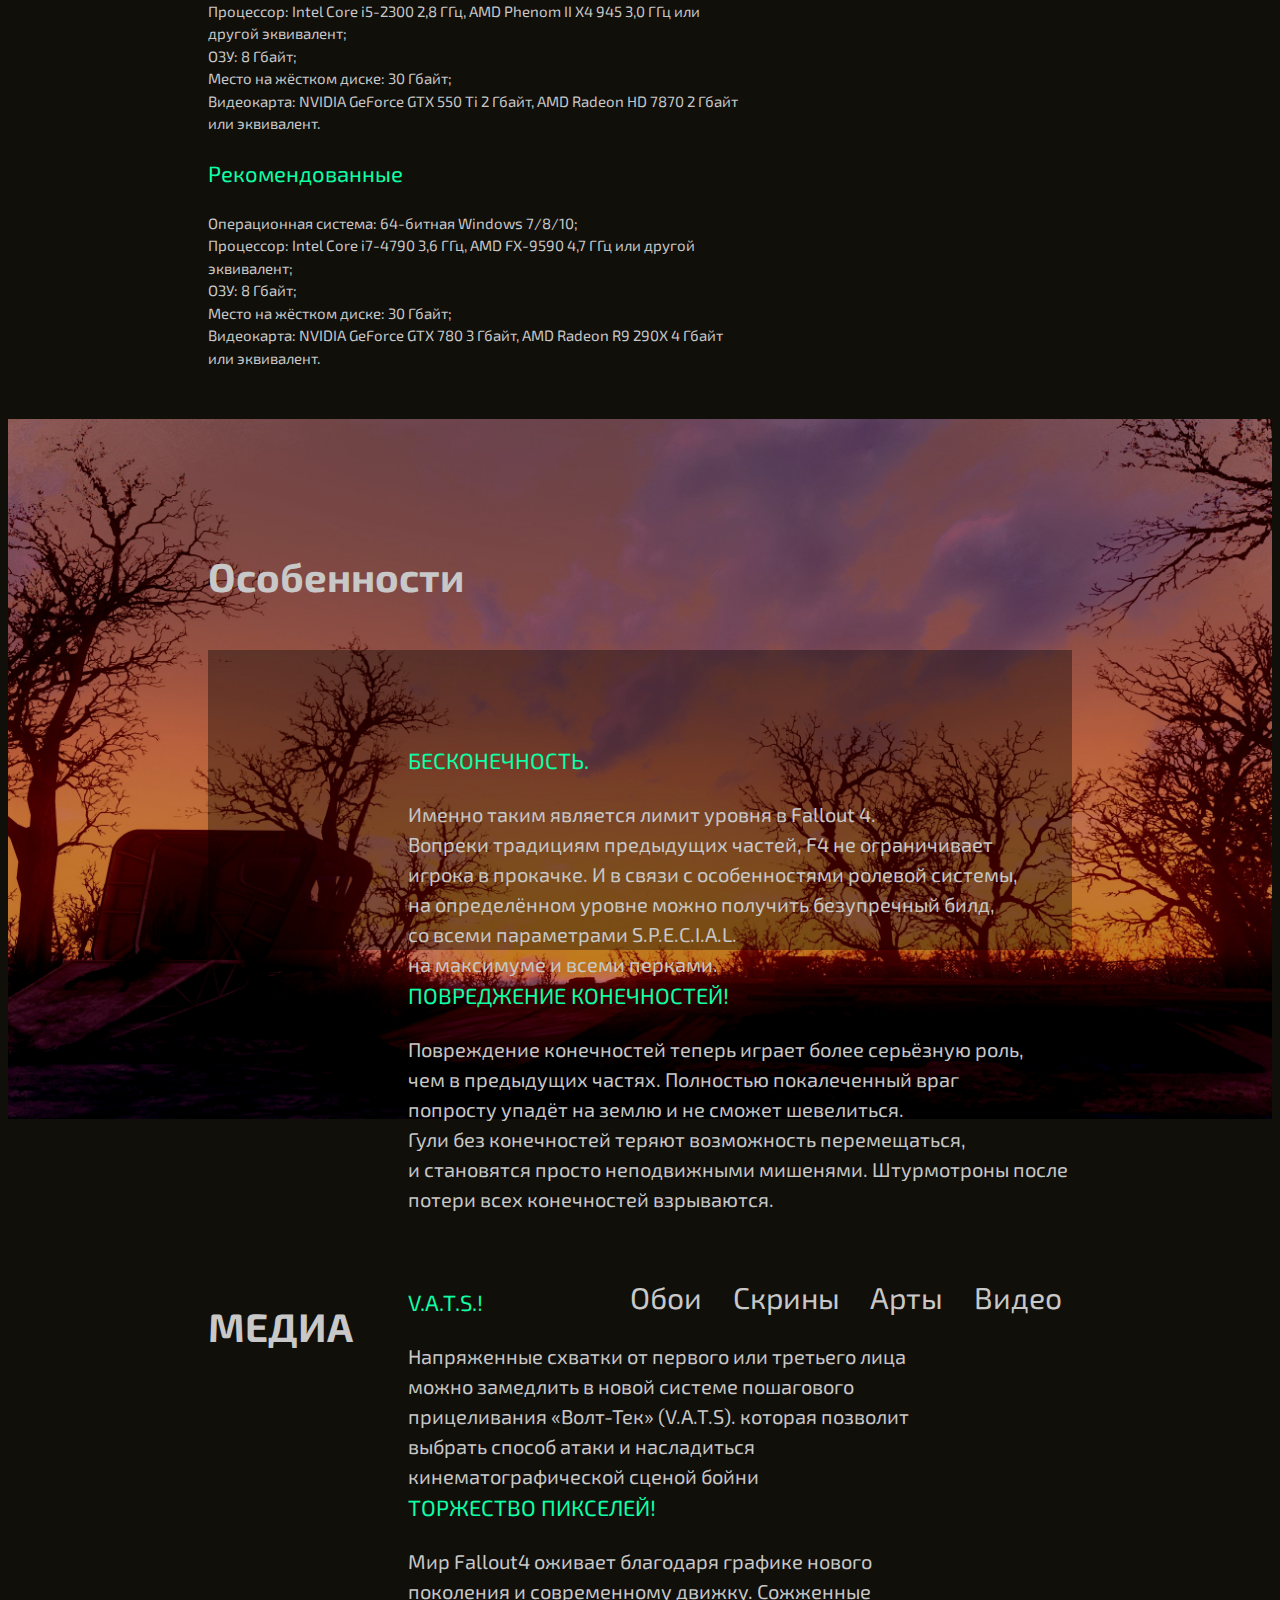
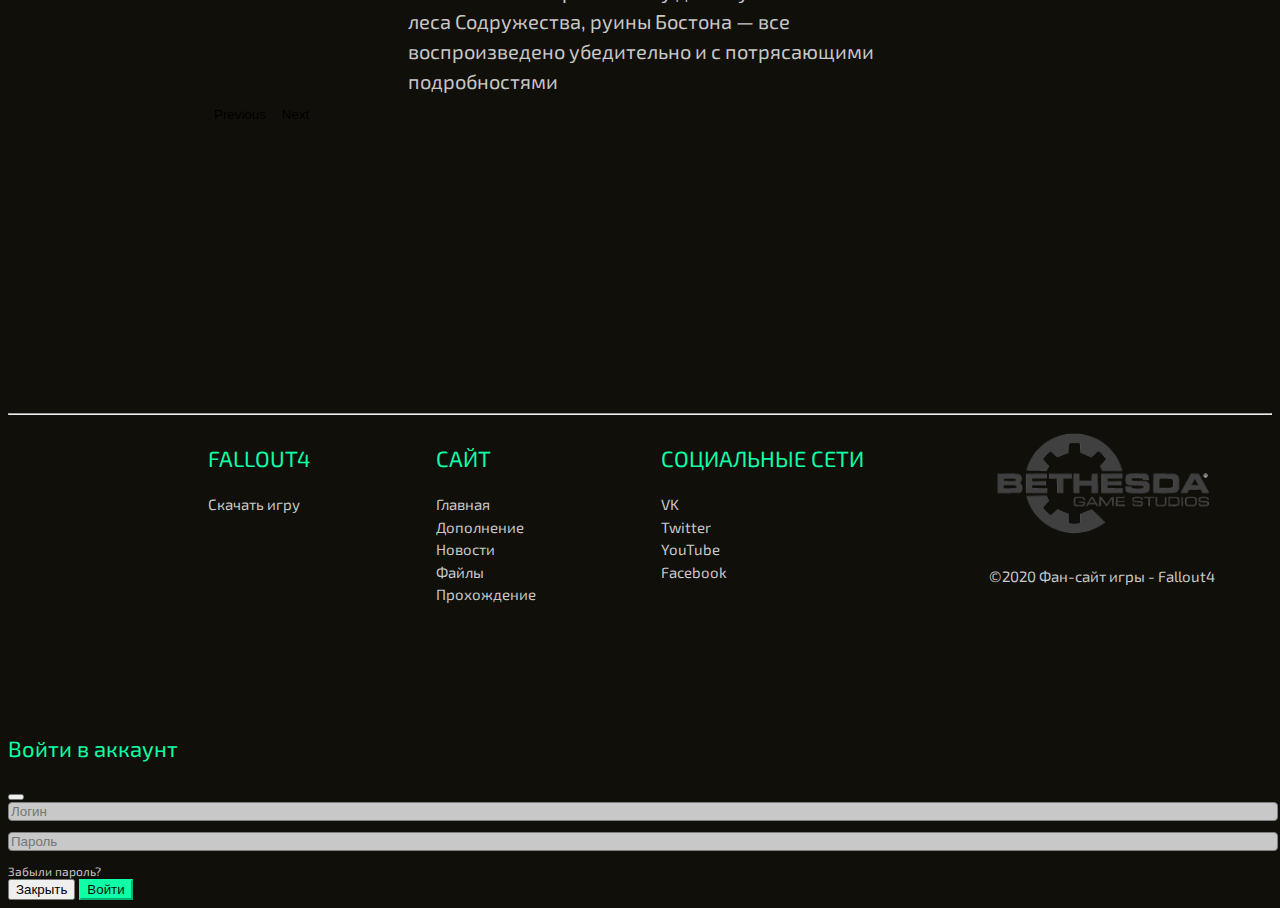
==== commit 9410bac2: "An attempt to make it responsive." ====
--- a/index.html
+++ b/index.html
@@ -10,69 +10,69 @@
   </head>
   <body>
     <header>
-      <div class="main">
-        <div class="first">
-          <div class="line">
-            <img src="images/2.png" width="140px;">
-            <div class="line2">
-            <a href="#">Дополнения</a>
-            <a href="#">Новости</a>
-            <a href="#">Файлы</a>
-            <a href="#">Прохождение</a>
-            <a href="#">Форум</a>
-            <a href="#"><img src="images/3.png" width="25px;"></a>
-            <a href="#"><button type="button" class="btn btn" data-bs-toggle="modal" data-bs-target="#exampleModal">
-              <img src="images/4.png" width="25px;">
-            </button></a>
-            </div>
-          </div>
-          <div class="title">
+      <div class="main container-fluid">
+        <div class="first col-md-6 col-xs-12">
+          <div class="Navigation col-md-6 col-xs-12">
+              <nav class="nav nav-pills nav-fill">
+                <div class="container3">
+                  <img src="images/2.png" width="100px"; height="45px";>
+                  <a class="nav-link" href="#">Дополнения</a>
+                  <a class="nav-link" href="#">Новости</a>
+                  <a class="nav-link" href="#">Файлы</a>
+                  <a class="nav-link" href="#">Прохождение</a>
+                  <a class="nav-link" href="#">Форум</a>
+                  <a class="nav-link" href="#"><img src="images/3.png" width="25px;"></a>
+                  <a class="nav-link" href="#"><button type="button" class="btn btn" data-bs-toggle="modal" data-bs-target="#exampleModal"><img src="images/4.png" width="25px;"></a>
+                </div>
+              </nav>
+          </div>
+          <div class="title col-md-6 col-xs-12">
             ФАН-КЛУБ ИГРЫ
             <h1>FALLOUT 4</h1>
             <button type="button" class="btn btn-outline-secondary">СКАЧАТЬ ИГРУ</button>
           </div>
-        </div>
-        <div class="second">
-        	<div class="text">
-            <div class="text2">
+          </div>
+        <div class="second col-md-6 col-xs-12">
+        	<div class="text col-md-6 col-xs-12">
+            <div class="text2 col-md-6 col-xs-12">
               <h2>ОБ ИГРЕ</h2>
-            <p> Bethesda Game Studios создатель популярных игр Fallout<br> 3 и The Elder Scrolls V: Skyrim, приглашает вас в мир Fallout4 -<br> своей самой грандиозной игрой нового поколения с открытым<br> миром.<br></p>
-
-            <p>  Вы - единственный выживший из Убежища 111, оказавшийся<br>
+             Bethesda Game Studios создатель популярных игр Fallout<br> 3 и The Elder Scrolls V: Skyrim, приглашает вас в мир Fallout4 -<br> своей самой грандиозной игрой нового поколения с открытым<br> миром.<br>
+
+             Вы - единственный выживший из Убежища 111, оказавшийся<br>
               в мире, разрушенном ядерной войной. Каждый<br>
               миг вы сражаетесь за выживание, каждое решение может<br>
               стать последним. Но именно от вас зависит судьба пустошей.<br>
-              Добро пожаловать домой.<br> </p>
-            </div>
-            <div class="text2">
+              Добро пожаловать домой.<br>
+            </div>
+            <div class="text2 col-md-6 col-xs-12">
               <h2>СИСТЕМНЫЕ ТРЕБОВАНИЯ</h2>
               <h3>Минимальные</h3>
-            <p>Операционная система: 64-битная Windows 7/8/10;<br>
+              Операционная система: 64-битная Windows 7/8/10;<br>
               Процессор: Intel Core i5-2300 2,8 ГГц, AMD Phenom II X4 945 3,0 ГГц или другой эквивалент;<br>
               ОЗУ: 8 Гбайт;<br>
               Место на жёстком диске: 30 Гбайт;<br>
-              Видеокарта: NVIDIA GeForce GTX 550 Ti 2 Гбайт, AMD Radeon HD 7870 2 Гбайт или эквивалент.<br></p>
+              Видеокарта: NVIDIA GeForce GTX 550 Ti 2 Гбайт, AMD Radeon HD 7870 2 Гбайт или эквивалент.<br>
               <h3>Рекомендованные</h3>
 
               Операционная система: 64-битная Windows 7/8/10;<br>
-              <p>Процессор: Intel Core i7-4790 3,6 ГГц, AMD FX-9590 4,7 ГГц или другой эквивалент;<br>
+              Процессор: Intel Core i7-4790 3,6 ГГц, AMD FX-9590 4,7 ГГц или другой эквивалент;<br>
               ОЗУ: 8 Гбайт;<br>
               Место на жёстком диске: 30 Гбайт;<br>
-              Видеокарта: NVIDIA GeForce GTX 780 3 Гбайт, AMD Radeon R9 290X 4 Гбайт или эквивалент.<br></p>
+              Видеокарта: NVIDIA GeForce GTX 780 3 Гбайт, AMD Radeon R9 290X 4 Гбайт или эквивалент.<br>
             </div>
         	</div>
-        	<div class="pic">
+        	<div class="pic col-md-6 col-xs-12">
             <img src="images/6.png">
             <img src="images/7.png">
             <img src="images/8.png">
         	</div>
         </div>
-        <div class="third">
-          <div class="features">
+        <div class="third col-md-6 col-xs-12">
+          <div class="features col-md-6 col-xs-12">
             <h2>Особенности</h2>
             <div class="carousel">
               <div id="carouselExampleControls" class="carousel slide" data-bs-ride="carousel">
-  <div class="carousel-inner">
+  <div class="carousel-inner col-md-6 col-xs-12">
     <div class="carousel-item active">
       <div class="">
         <div class="carousel-item-first">
@@ -126,9 +126,9 @@
             </div>
             </div>
           </div>
-          <div class="fourth">
-            <div class="container">
-              <div class="Title">
+          <div class="fourth col-md-6 col-xs-12">
+            <div class="container col-md-12 col-xs-12">
+              <div class="Title col-md-6 col-xs-12">
                 <h2>МЕДИА</h2>
                 <div class="link">
                   <a href="#">Обои</a>
@@ -137,7 +137,7 @@
                   <a href="#">Видео</a>
                 </div>
               </div>
-              <div class="videos">
+              <div class="videos col-md-6 col-xs-12">
                 <div class="Fline">
                   <div class="block">
                     <iframe width="100%" height="100%" src="https://www.youtube.com/embed/X5aJfebzkrM" frameborder="0" allow="accelerometer; autoplay; clipboard-write; encrypted-media; gyroscope; picture-in-picture" allowfullscreen></iframe>
@@ -163,16 +163,16 @@
                 </div>
             </div>
               </div>
-              <div class="fiveth">
+              <div class="fiveth col-md-6 col-xs-12">
                 <hr>
-              <div class="container2">
-                <div class="column">
+              <div class="container2 col-md-6 col-xs-12">
+                <div class="column col-md-3 col-xs-12">
                   <h3>FALLOUT4</h3>
                   <ul>
                     <li><a href="#">Скачать игру</a></li>
                   </ul>
                 </div>
-                <div class="column">
+                <div class="column col-md-3 col-xs-12">
                   <h3>САЙТ</h3>
                   <ul>
                     <li><a href="#">Главная</a></li>
@@ -182,7 +182,7 @@
                     <li><a href="#">Прохождение</a></li>
                   </ul>
                 </div>
-                <div class="column">
+                <div class="column col-md-3 col-xs-12">
                   <h3>СОЦИАЛЬНЫЕ СЕТИ</h3>
                   <ul>
                     <li><a href="#">VK</a></li>
@@ -191,7 +191,7 @@
                     <li><a href="#">Facebook</a></li>
                   </ul>
                 </div>
-                <div class="column">
+                <div class="column col-md-3 col-xs-12">
                   <ul>
                     <img src="images/9.png" width="230px">
                   <li><h4>©2020 Фан-сайт игры - Fallout4</h4></li>
@@ -208,13 +208,14 @@
   <div class="modal-dialog">
     <div class="modal-content">
       <div class="modal-header">
-        <h5 class="modal-title" id="exampleModalLabel">Войти</h5>
+        <h3 class="modal-title" id="exampleModalLabel">Войти в аккаунт</h3>
         <button type="button" class="btn-close" data-bs-dismiss="modal" aria-label="Close"></button>
       </div>
       <div class="modal-body">
         <ul>
           <li><input type="text" name="login" placeholder="Логин"></li>
           <li><input type="text" name="password" placeholder="Пароль"></li>
+          <a href="#">Забыли пароль?</a>
         </ul>
       </div>
       <div class="modal-footer">
--- a/style/style.css
+++ b/style/style.css
@@ -19,80 +19,42 @@
   background-color: inherit;
   width: 100%;
   height: 900px;
-  margin-top: -100px;
-}
-
-.line {
-  width: 100%;
-  height: 70px;
-  //background-color: red;
-  padding: 10px;
-  display: flex;
-  justify-content: space-between;
-  margin: 0 0px;
+  margin-top: -150px;
+  text-decoration: none;
+}
+
+.Navigation nav {
+  width: 100%;
   position: fixed;
-  background: black;
-}
-
-.line button.btn.btn {
+}
+
+.container3 {
+  width: 90%;
+  display: flex;
+  justify-content: space-between;
+  margin: 0 auto;
+}
+
+.nav.nav-pills.nav-fill {
   background-color: black;
-  border: none;
-  width: 30px;
-  padding: 0px;
-  margin: none;
-}
-
-.line button.btn.btn:hover {
-  text-decoration: none;
-  border: none;
-  background-color: black;
-}
-
-.line button.btn.btn:focus {
-  text-decoration: none;
-  border: none;
-  background-color: black;
-  outline: none;
-}
-
-.line button.btn.btn:active {
-  text-decoration: none;
-  border: none;
-  background-color: black;
-  outline: none;
-}
-
-.line2 {
-  margin-right: 300px;
-  width: 1000px;
-  display: flex;
-  justify-content: space-between;
-
-}
-
-.line2 a {
-  font-family: 'Exo 2', sans-serif;
-  font-weight: 400;
- color: white;
- font-size: 25px;
- margin: 0 auto;
- text-decoration:  none;
-}
-
-.line2 a:hover {
-  text-decoration: underline;
-}
-
+}
+
+.nav.nav-pills.nav-fill a {
+  color: #c8c8c8;
+  font-family: 'Exo 2', sans-serif;
+  font-weight: 400;
+}
 .title {
   width: 90%;
   height: 400px;
   //background-color: red;
   padding: 100px;
-  margin: 100px;
+  margin: 150px 100px 100px 100px;
   font-family: 'Exo 2', sans-serif;
   font-size: 30px;
   font-weight: 400;
   color: white;
+  text-decoration: none;
 }
 
 .title button {
@@ -110,12 +72,11 @@
   //background-color: red;
   //height: 1000px;
   display: flex;
-  justify-content: space-between;
   margin-top: 150px;
+  justify-content: space-between;
   font-family: 'Josefin Sans', sans-serif;
   font-weight: 400;
   font-size: 30px;
-  padding: 50px;
 }
 
 .text {
@@ -160,17 +121,16 @@
   background-size: 100%;
   background-color: inherit;
   width: 100%;
-  height: 1000px;
+  height: 700px;
   display: flex;
   justify-content: space-between;
 }
 
 .features {
-  padding: 100px;
   width: 100%;
   height: 500px;
   align-items: center;
-  margin-top: 100px;
+  margin: 100px 200px;
 }
 
 .carousel {
@@ -210,7 +170,7 @@
   width: 100%;
   //background-color: red;
   margin-top: 150px;
-  padding: 50px;
+  //padding: 50px;
 }
 
 .Title {
@@ -262,7 +222,8 @@
 }
 
 .container{
-  margin-left: 200px;
+  padding: 0;
+  margin: 100px 200px;
 }
 
 .fiveth {
@@ -306,6 +267,17 @@
   padding: 0;
 }
 
+.modal-content {
+  background-color: #110f0a;
+}
+
+.modal-body {
+  font-family: 'Exo 2', sans-serif;
+  font-weight: 400;
+  font-size: 15px;
+  color: #C8C8C8;
+}
+
 .modal-body ul {
   list-style: none;
   margin: 0;
@@ -316,8 +288,24 @@
   margin-bottom: 10px;
   border: 1px solid grey;
   border-radius: 4px;
-}
-
+  background-color: #c8c8c8;
+  width: 100%;
+}
+
+.modal-body a {
+  text-decoration: none;
+  color: #C8c8c8;
+  font-size: 12px;
+}
+
+.modal-body a:hover {
+  text-decoration: underline;
+}
+.btn-primary {
+    color: #110f0a;
+    background-color: #0fffa6;
+    border-color: #0fffa6;
+}
 
 h1 {
   font-family: 'Exo 2', sans-serif;
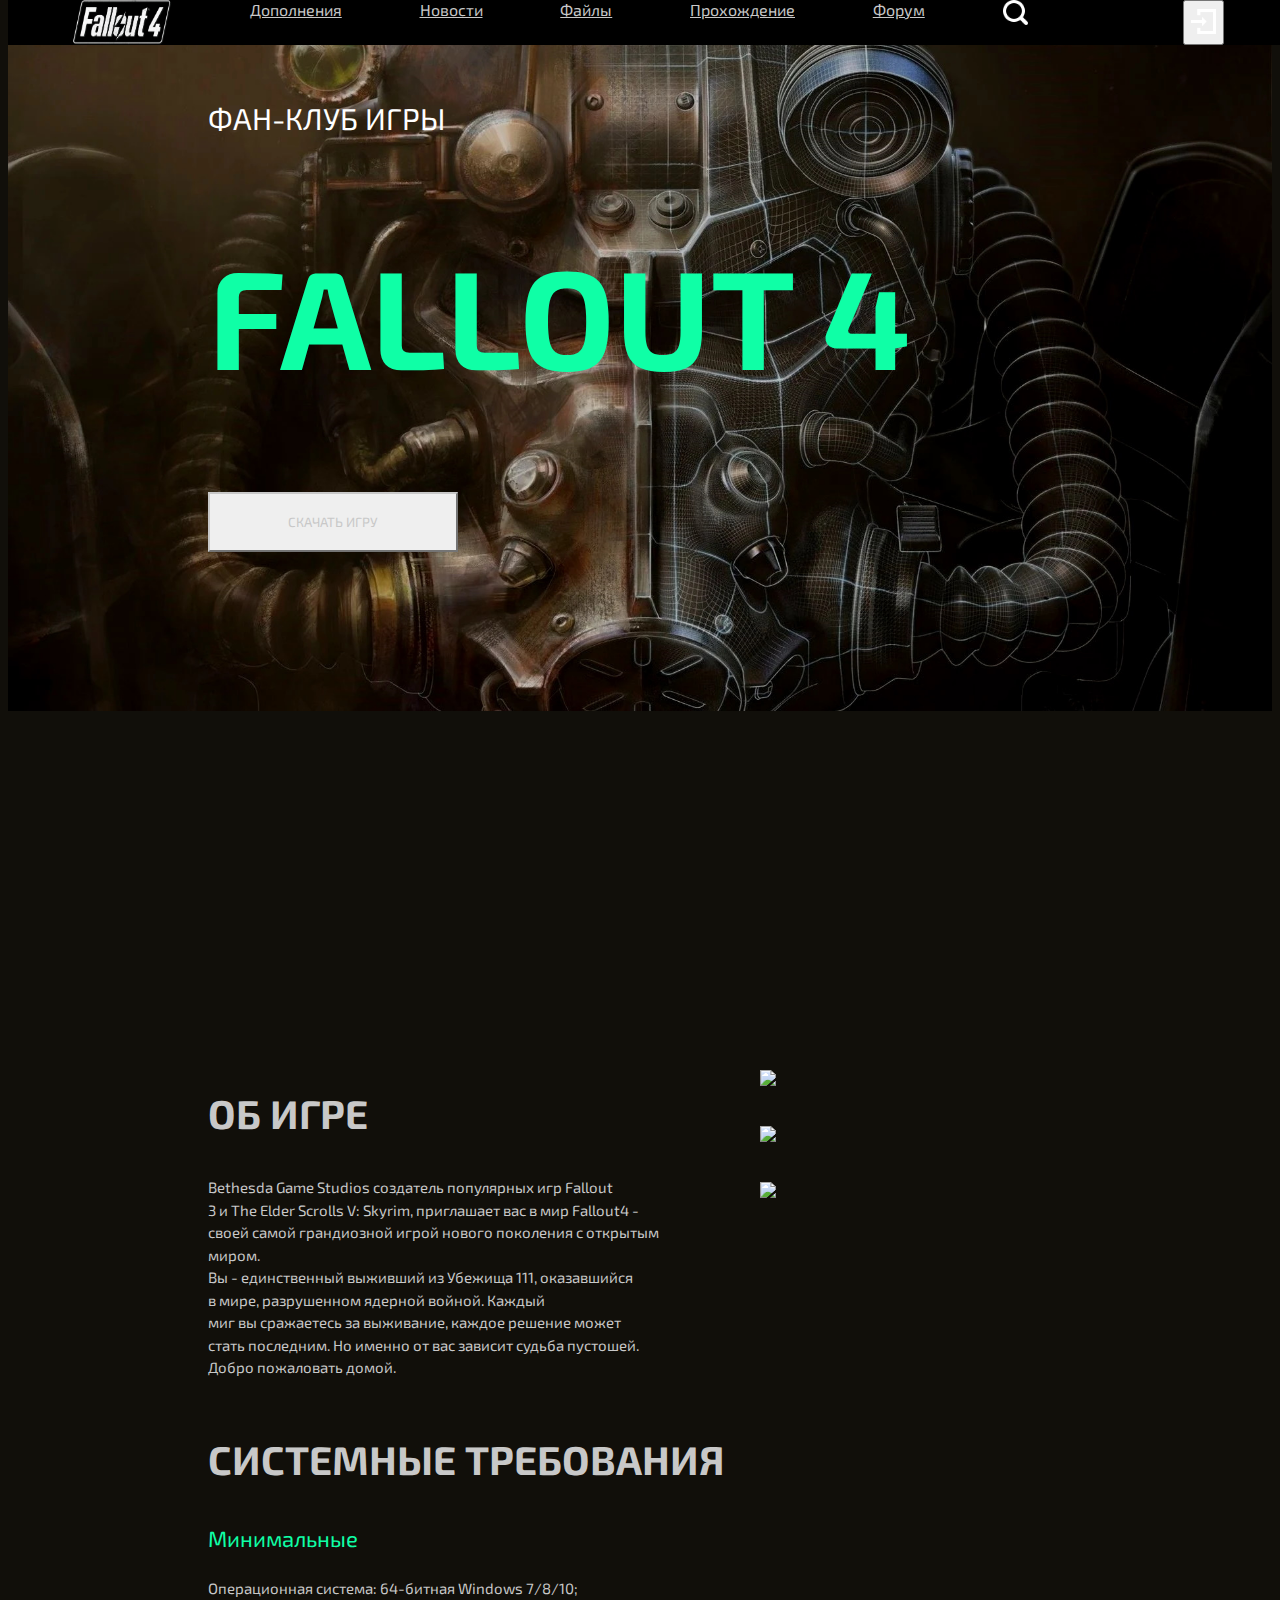
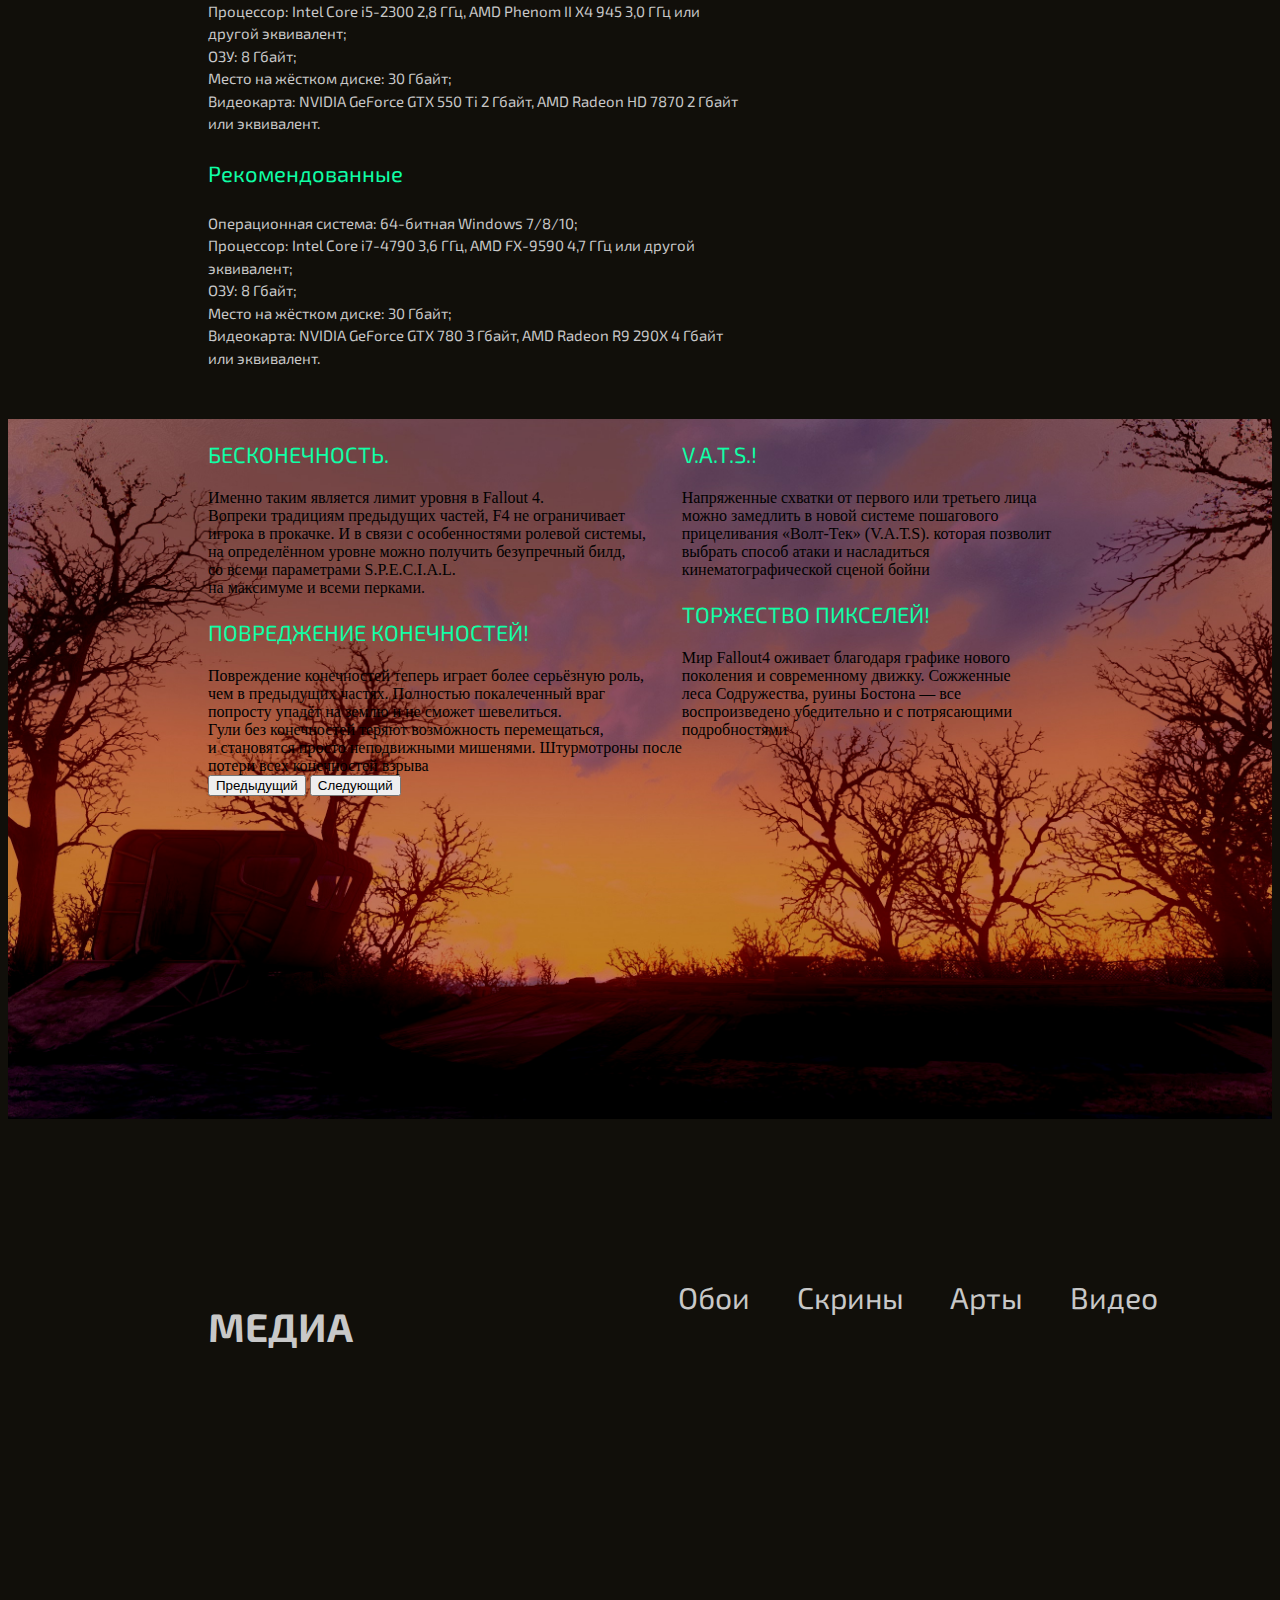
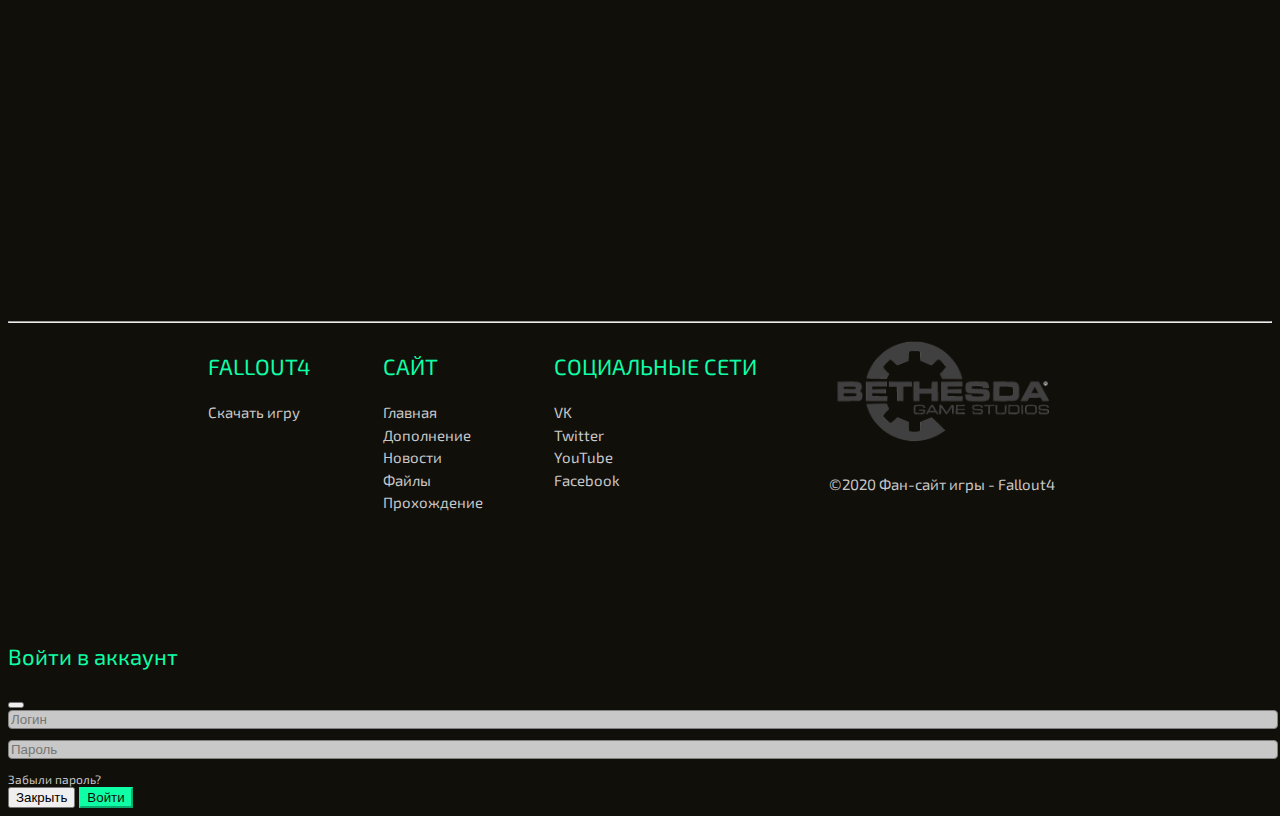
==== commit 1afbc4e7: "Adaptive" ====
--- a/index.html
+++ b/index.html
@@ -33,171 +33,173 @@
           </div>
           </div>
         <div class="second col-md-6 col-xs-12">
-        	<div class="text col-md-6 col-xs-12">
-            <div class="text2 col-md-6 col-xs-12">
-              <h2>ОБ ИГРЕ</h2>
-             Bethesda Game Studios создатель популярных игр Fallout<br> 3 и The Elder Scrolls V: Skyrim, приглашает вас в мир Fallout4 -<br> своей самой грандиозной игрой нового поколения с открытым<br> миром.<br>
-
-             Вы - единственный выживший из Убежища 111, оказавшийся<br>
-              в мире, разрушенном ядерной войной. Каждый<br>
-              миг вы сражаетесь за выживание, каждое решение может<br>
-              стать последним. Но именно от вас зависит судьба пустошей.<br>
-              Добро пожаловать домой.<br>
-            </div>
-            <div class="text2 col-md-6 col-xs-12">
-              <h2>СИСТЕМНЫЕ ТРЕБОВАНИЯ</h2>
-              <h3>Минимальные</h3>
-              Операционная система: 64-битная Windows 7/8/10;<br>
-              Процессор: Intel Core i5-2300 2,8 ГГц, AMD Phenom II X4 945 3,0 ГГц или другой эквивалент;<br>
-              ОЗУ: 8 Гбайт;<br>
-              Место на жёстком диске: 30 Гбайт;<br>
-              Видеокарта: NVIDIA GeForce GTX 550 Ti 2 Гбайт, AMD Radeon HD 7870 2 Гбайт или эквивалент.<br>
-              <h3>Рекомендованные</h3>
-
-              Операционная система: 64-битная Windows 7/8/10;<br>
-              Процессор: Intel Core i7-4790 3,6 ГГц, AMD FX-9590 4,7 ГГц или другой эквивалент;<br>
-              ОЗУ: 8 Гбайт;<br>
-              Место на жёстком диске: 30 Гбайт;<br>
-              Видеокарта: NVIDIA GeForce GTX 780 3 Гбайт, AMD Radeon R9 290X 4 Гбайт или эквивалент.<br>
-            </div>
-        	</div>
-        	<div class="pic col-md-6 col-xs-12">
-            <img src="images/6.png">
-            <img src="images/7.png">
-            <img src="images/8.png">
-        	</div>
+          <div class="Container4">
+            <div class="text col-md-6 col-xs-12">
+              <div class="text2 col-md-6 col-xs-12">
+                <h2>ОБ ИГРЕ</h2>
+               Bethesda Game Studios создатель популярных игр Fallout<br> 3 и The Elder Scrolls V: Skyrim, приглашает вас в мир Fallout4 -<br> своей самой грандиозной игрой нового поколения с открытым<br> миром.<br>
+
+               Вы - единственный выживший из Убежища 111, оказавшийся<br>
+                в мире, разрушенном ядерной войной. Каждый<br>
+                миг вы сражаетесь за выживание, каждое решение может<br>
+                стать последним. Но именно от вас зависит судьба пустошей.<br>
+                Добро пожаловать домой.<br>
+              </div>
+              <div class="text2 col-md-6 col-xs-12">
+                <h2>СИСТЕМНЫЕ ТРЕБОВАНИЯ</h2>
+                <h3>Минимальные</h3>
+                Операционная система: 64-битная Windows 7/8/10;<br>
+                Процессор: Intel Core i5-2300 2,8 ГГц, AMD Phenom II X4 945 3,0 ГГц или другой эквивалент;<br>
+                ОЗУ: 8 Гбайт;<br>
+                Место на жёстком диске: 30 Гбайт;<br>
+                Видеокарта: NVIDIA GeForce GTX 550 Ti 2 Гбайт, AMD Radeon HD 7870 2 Гбайт или эквивалент.<br>
+                <h3>Рекомендованные</h3>
+
+                Операционная система: 64-битная Windows 7/8/10;<br>
+                Процессор: Intel Core i7-4790 3,6 ГГц, AMD FX-9590 4,7 ГГц или другой эквивалент;<br>
+                ОЗУ: 8 Гбайт;<br>
+                Место на жёстком диске: 30 Гбайт;<br>
+                Видеокарта: NVIDIA GeForce GTX 780 3 Гбайт, AMD Radeon R9 290X 4 Гбайт или эквивалент.<br>
+              </div>
+            </div>
+            <div class="pic col-md-6 col-xs-12">
+              <img src="images/6.png">
+              <img src="images/7.png">
+              <img src="images/8.png">
+            </div>
+          </div>
         </div>
         <div class="third col-md-6 col-xs-12">
-          <div class="features col-md-6 col-xs-12">
-            <h2>Особенности</h2>
+          <div class="Container4">
             <div class="carousel">
               <div id="carouselExampleControls" class="carousel slide" data-bs-ride="carousel">
-  <div class="carousel-inner col-md-6 col-xs-12">
-    <div class="carousel-item active">
-      <div class="">
-        <div class="carousel-item-first">
-          <h3>БЕСКОНЕЧНОСТЬ.</h3>
-           Именно таким является лимит уровня в Fallout 4.<br>
-            Вопреки традициям предыдущих частей, F4 не ограничивает<br>
-             игрока в прокачке. И в связи с особенностями ролевой системы,<br>
-              на определённом уровне можно получить безупречный билд,<br>
-               со всеми параметрами S.P.E.C.I.A.L.<br>
-                на максимуме и всеми перками.
+                <div class="carousel-inner">
+                  <div class="carousel-item active">
+                    <h3>БЕСКОНЕЧНОСТЬ.</h3>
+               Именно таким является лимит уровня в Fallout 4.<br>
+                Вопреки традициям предыдущих частей, F4 не ограничивает<br>
+                 игрока в прокачке. И в связи с особенностями ролевой системы,<br>
+                  на определённом уровне можно получить безупречный билд,<br>
+                   со всеми параметрами S.P.E.C.I.A.L.<br>
+                    на максимуме и всеми перками.
+
+    <h3>ПОВРЕДЖЕНИЕ КОНЕЧНОСТЕЙ!</h3>
+                Повреждение конечностей теперь играет более серьёзную роль,<br>
+                 чем в предыдущих частях. Полностью покалеченный враг<br>
+                  попросту упадёт на землю и не сможет шевелиться.<br>
+                   Гули без конечностей теряют возможность перемещаться,<br>
+                    и становятся просто неподвижными мишенями. Штурмотроны после<br>
+                     потери всех конечностей взрыва
+
+                  </div>
+                  <div class="carousel-item">
+
+  <h3>V.А.Т.S.!</h3>
+            Напряженные схватки от первого или третьего лица<br>
+             можно замедлить в новой системе пошагового<br>
+              прицеливания «Волт-Тек» (V.А.Т.S). которая позволит<br>
+              выбрать способ атаки и насладиться<br>
+                кинематографической сценой бойни<br>
+
+  <h3>ТОРЖЕСТВО ПИКСЕЛЕЙ!</h3>
+              Мир Fallout4 оживает благодаря графике нового<br>
+              поколения и современному движку. Сожженные<br>
+               леса Содружества, руины Бостона — все<br>
+                воспроизведено убедительно и с потрясающими<br>
+                 подробностями
+                  </div>
+                </div>
+                <button class="carousel-control-prev" type="button" data-bs-target="#carouselExampleControls"  data-bs-slide="prev">
+                  <span class="carousel-control-prev-icon" aria-hidden="true"></span>
+                  <span class="visually-hidden">Предыдущий</span>
+                </button>
+                <button class="carousel-control-next" type="button" data-bs-target="#carouselExampleControls"  data-bs-slide="next">
+                  <span class="carousel-control-next-icon" aria-hidden="true"></span>
+                  <span class="visually-hidden">Следующий</span>
+                </button>
+              </div>
+            </div>
+          </div>
         </div>
-        <div class="carousel-item-second">
-            <h3>ПОВРЕДЖЕНИЕ КОНЕЧНОСТЕЙ!</h3>
-            Повреждение конечностей теперь играет более серьёзную роль,<br>
-             чем в предыдущих частях. Полностью покалеченный враг<br>
-              попросту упадёт на землю и не сможет шевелиться.<br>
-               Гули без конечностей теряют возможность перемещаться,<br>
-                и становятся просто неподвижными мишенями. Штурмотроны после<br>
-                 потери всех конечностей взрываются.
-        </div>
-      </div>
-    </div>
-    <div class="carousel-item">
-      <div class="carousel-item-first">
-        <h3>V.А.Т.S.!</h3>
-        Напряженные схватки от первого или третьего лица<br>
-         можно замедлить в новой системе пошагового<br>
-          прицеливания «Волт-Тек» (V.А.Т.S). которая позволит<br>
-          выбрать способ атаки и насладиться<br>
-            кинематографической сценой бойни<br>
-      </div>
-      <div class="carousel-item-second">
-          <h3>ТОРЖЕСТВО ПИКСЕЛЕЙ!</h3>
-          Мир Fallout4 оживает благодаря графике нового<br>
-          поколения и современному движку. Сожженные<br>
-           леса Содружества, руины Бостона — все<br>
-            воспроизведено убедительно и с потрясающими<br>
-             подробностями
-      </div>
-    </div>
-  </div>
-  <button class="carousel-control-prev" type="button" data-bs-target="#carouselExampleControls"  data-bs-slide="prev">
-    <span class="carousel-control-prev-icon" aria-hidden="true"></span>
-    <span class="visually-hidden">Previous</span>
-  </button>
-  <button class="carousel-control-next" type="button" data-bs-target="#carouselExampleControls"  data-bs-slide="next">
-    <span class="carousel-control-next-icon" aria-hidden="true"></span>
-    <span class="visually-hidden">Next</span>
-  </button>
-</div>
-            </div>
-            </div>
-          </div>
           <div class="fourth col-md-6 col-xs-12">
-            <div class="container col-md-12 col-xs-12">
-              <div class="Title col-md-6 col-xs-12">
-                <h2>МЕДИА</h2>
-                <div class="link">
-                  <a href="#">Обои</a>
-                  <a href="#">Скрины</a>
-                  <a href="#">Арты</a>
-                  <a href="#">Видео</a>
-                </div>
-              </div>
-              <div class="videos col-md-6 col-xs-12">
-                <div class="Fline">
-                  <div class="block">
-                    <iframe width="100%" height="100%" src="https://www.youtube.com/embed/X5aJfebzkrM" frameborder="0" allow="accelerometer; autoplay; clipboard-write; encrypted-media; gyroscope; picture-in-picture" allowfullscreen></iframe>
-                  </div>
-                  <div class="block">
-                    <iframe width="100%" height="100%" src="https://www.youtube.com/embed/B0wSCFBJcSs" frameborder="0" allow="accelerometer; autoplay; clipboard-write; encrypted-media; gyroscope; picture-in-picture" allowfullscreen></iframe>
-                  </div>
-                  <div class="block">
-                    <iframe width="100%" height="100%" src="https://www.youtube.com/embed/DIneiOpuS2M" frameborder="0" allow="accelerometer; autoplay; clipboard-write; encrypted-media; gyroscope; picture-in-picture" allowfullscreen></iframe>
-                  </div>
-                </div>
-                <div class="Sline">
-                  <div class="block">
-                    <iframe width="100%" height="100%" src="https://www.youtube.com/embed/aMY0IETkDrU" frameborder="0" allow="accelerometer; autoplay; clipboard-write; encrypted-media; gyroscope; picture-in-picture" allowfullscreen></iframe>
-                  </div>
-                  <div class="block">
-                    <iframe width="100%" height="100%" src="https://www.youtube.com/embed/v3gXGeNeBi8" frameborder="0" allow="accelerometer; autoplay; clipboard-write; encrypted-media; gyroscope; picture-in-picture" allowfullscreen></iframe>
-                  </div>
-                  <div class="block">
-                    <iframe width="100%" height="100%" src="https://www.youtube.com/embed/FttFHMRX7Hg" frameborder="0" allow="accelerometer; autoplay; clipboard-write; encrypted-media; gyroscope; picture-in-picture" allowfullscreen></iframe>
-                  </div>
-                  </div>
-                </div>
+            <div class="Container4">
+              
+              <div class="container col-md-12 col-xs-12">
+                <div class="Title col-md-6 col-xs-12">
+                  <h2>МЕДИА</h2>
+                  <div class="link">
+                    <a href="#">Обои</a>
+                    <a href="#">Скрины</a>
+                    <a href="#">Арты</a>
+                    <a href="#">Видео</a>
+                  </div>
+                </div>
+                <div class="videos col-md-6 col-xs-12">
+                  <div class="Fline">
+                    <div class="block">
+                      <iframe width="100%" height="100%" src="https://www.youtube.com/embed/X5aJfebzkrM" frameborder="0" allow="accelerometer; autoplay; clipboard-write; encrypted-media; gyroscope; picture-in-picture" allowfullscreen></iframe>
+                    </div>
+                    <div class="block">
+                      <iframe width="100%" height="100%" src="https://www.youtube.com/embed/B0wSCFBJcSs" frameborder="0" allow="accelerometer; autoplay; clipboard-write; encrypted-media; gyroscope; picture-in-picture" allowfullscreen></iframe>
+                    </div>
+                    <div class="block">
+                      <iframe width="100%" height="100%" src="https://www.youtube.com/embed/DIneiOpuS2M" frameborder="0" allow="accelerometer; autoplay; clipboard-write; encrypted-media; gyroscope; picture-in-picture" allowfullscreen></iframe>
+                    </div>
+                  </div>
+                  <div class="Sline">
+                    <div class="block">
+                      <iframe width="100%" height="100%" src="https://www.youtube.com/embed/aMY0IETkDrU" frameborder="0" allow="accelerometer; autoplay; clipboard-write; encrypted-media; gyroscope; picture-in-picture" allowfullscreen></iframe>
+                    </div>
+                    <div class="block">
+                      <iframe width="100%" height="100%" src="https://www.youtube.com/embed/v3gXGeNeBi8" frameborder="0" allow="accelerometer; autoplay; clipboard-write; encrypted-media; gyroscope; picture-in-picture" allowfullscreen></iframe>
+                    </div>
+                    <div class="block">
+                      <iframe width="100%" height="100%" src="https://www.youtube.com/embed/FttFHMRX7Hg" frameborder="0" allow="accelerometer; autoplay; clipboard-write; encrypted-media; gyroscope; picture-in-picture" allowfullscreen></iframe>
+                    </div>
+                    </div>
+                  </div>
+              </div>
             </div>
               </div>
               <div class="fiveth col-md-6 col-xs-12">
                 <hr>
-              <div class="container2 col-md-6 col-xs-12">
-                <div class="column col-md-3 col-xs-12">
-                  <h3>FALLOUT4</h3>
-                  <ul>
-                    <li><a href="#">Скачать игру</a></li>
-                  </ul>
-                </div>
-                <div class="column col-md-3 col-xs-12">
-                  <h3>САЙТ</h3>
-                  <ul>
-                    <li><a href="#">Главная</a></li>
-                    <li><a href="#">Дополнение</a></li>
-                    <li> <a href="#">Новости</a></li>
-                    <li><a href="#">Файлы</a></li>
-                    <li><a href="#">Прохождение</a></li>
-                  </ul>
-                </div>
-                <div class="column col-md-3 col-xs-12">
-                  <h3>СОЦИАЛЬНЫЕ СЕТИ</h3>
-                  <ul>
-                    <li><a href="#">VK</a></li>
-                    <li><a href="#">Twitter</a></li>
-                    <li> <a href="#">YouTube</a></li>
-                    <li><a href="#">Facebook</a></li>
-                  </ul>
-                </div>
-                <div class="column col-md-3 col-xs-12">
-                  <ul>
-                    <img src="images/9.png" width="230px">
-                  <li><h4>©2020 Фан-сайт игры - Fallout4</h4></li>
-                  </ul>
-                </div>
-              </div>
+                <div class="Container4">
+                  <div class="container2 col-md-6 col-xs-12">
+                    <div class="column col-md-3 col-xs-12">
+                      <h3>FALLOUT4</h3>
+                      <ul>
+                        <li><a href="#">Скачать игру</a></li>
+                      </ul>
+                    </div>
+                    <div class="column col-md-3 col-xs-12">
+                      <h3>САЙТ</h3>
+                      <ul>
+                        <li><a href="#">Главная</a></li>
+                        <li><a href="#">Дополнение</a></li>
+                        <li> <a href="#">Новости</a></li>
+                        <li><a href="#">Файлы</a></li>
+                        <li><a href="#">Прохождение</a></li>
+                      </ul>
+                    </div>
+                    <div class="column col-md-3 col-xs-12">
+                      <h3>СОЦИАЛЬНЫЕ СЕТИ</h3>
+                      <ul>
+                        <li><a href="#">VK</a></li>
+                        <li><a href="#">Twitter</a></li>
+                        <li> <a href="#">YouTube</a></li>
+                        <li><a href="#">Facebook</a></li>
+                      </ul>
+                    </div>
+                    <div class="column col-md-3 col-xs-12">
+                      <ul>
+                        <img src="images/9.png" width="230px">
+                      <li><h4>©2020 Фан-сайт игры - Fallout4</h4></li>
+                      </ul>
+                    </div>
+                  </div>
+                </div>
+
+
               </div>
           </div>
           <!-- Button trigger modal -->
@@ -225,8 +227,6 @@
     </div>
   </div>
 </div>
-        </div>
-      </div>
     </header>
   </body>
 </html>
--- a/style/style.css
+++ b/style/style.css
@@ -86,7 +86,7 @@
   font-weight: 400;
   font-size: 15px;
   color: #C8C8C8;
-  margin-left: 200px;
+  //margin-left: 200px;
   line-height: 1.5;
 
 }
@@ -126,43 +126,21 @@
   justify-content: space-between;
 }
 
-.features {
-  width: 100%;
-  height: 500px;
-  align-items: center;
-  margin: 100px 200px;
-}
-
 .carousel {
-    width: 100%;
-    background-color: rgba(0, 0, 0, 0.2);
-    font-family: 'Exo 2', sans-serif;
-    font-weight: 400;
-    font-size: 20px;
-    color: #C8C8C8;
-    line-height: 1.5;
-    text-align: left;
-    height: 300px;
-    margin-top: 50px;
-}
-
-.carousel-item {
+  width: 100%;
+}
+
+.carousel-inner {
+  //background-color: black;
+  width: 100%;
+  display: flex;
+  justify-content: space-between;
+}
+
+.Container4 {
   margin-left: 200px;
-  text-align: left;
-  padding-top: 50px;
-}
-
-.carousel-item-first {
-  float: left;
-  margin-right: 40px;
-}
-
-.arousel-item-second {
-
-}
-.carousel button {
-  background: none;
-  border: none;
+  display: flex;
+  justify-content: space-between;
 }
 
 .fourth {
@@ -223,7 +201,7 @@
 
 .container{
   padding: 0;
-  margin: 100px 200px;
+  margin: 0px;
 }
 
 .fiveth {
@@ -238,7 +216,7 @@
 }
 
 .container2 {
-  margin-left: 200px;
+  //margin-left: 200px;
   display: flex;
   justify-content: space-between;
   width: 80%;
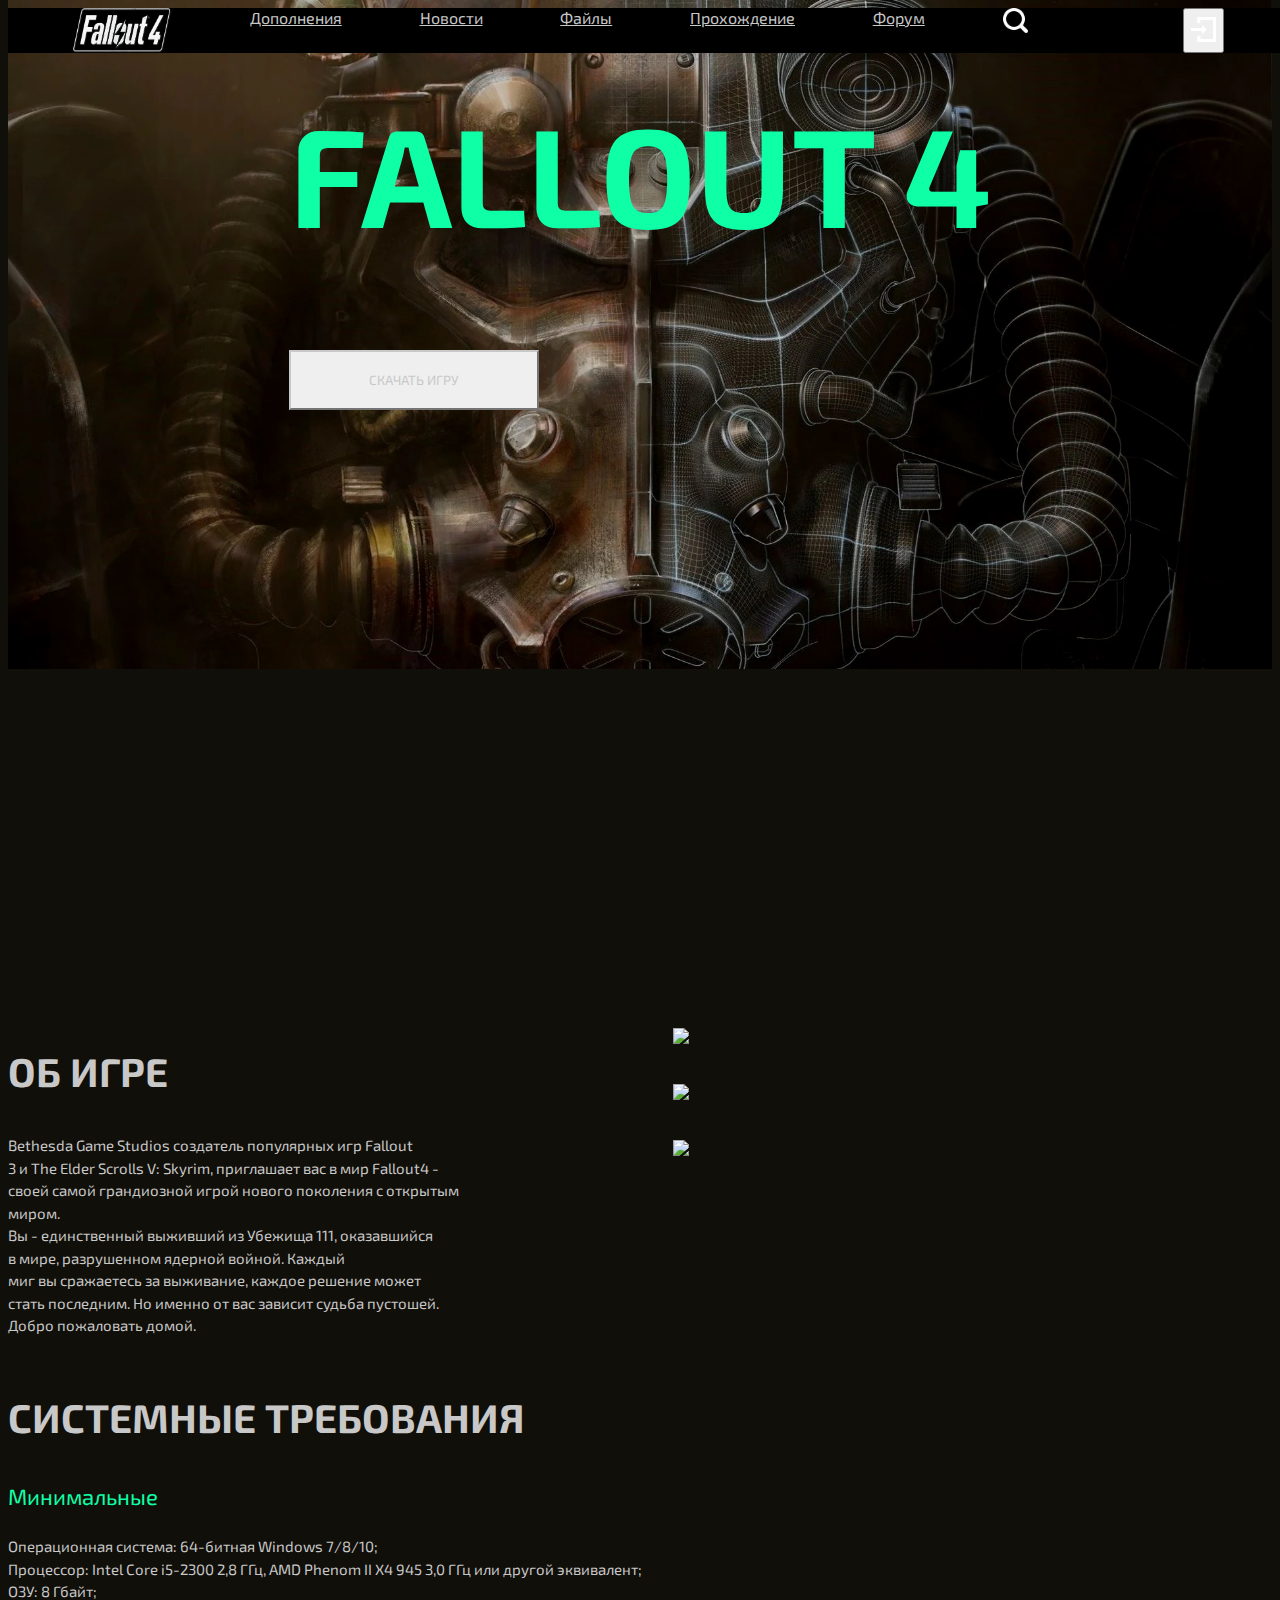
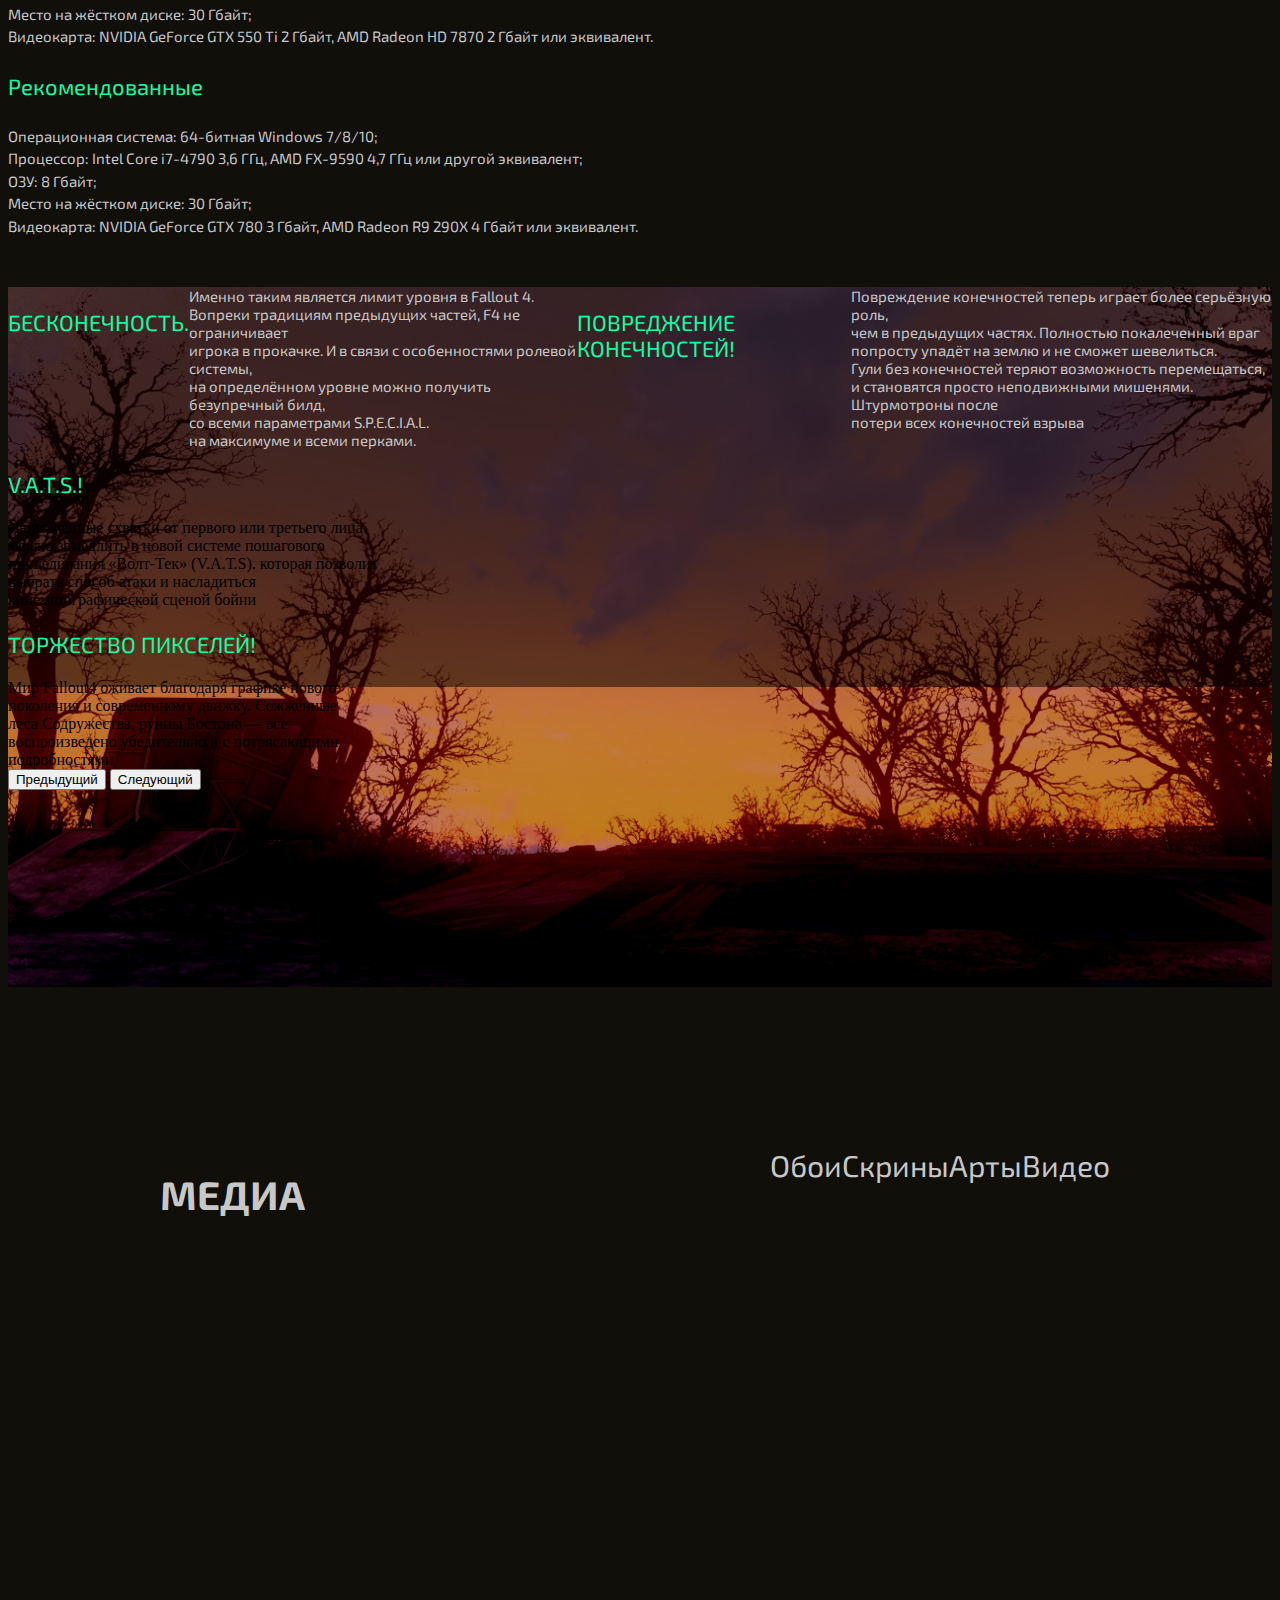
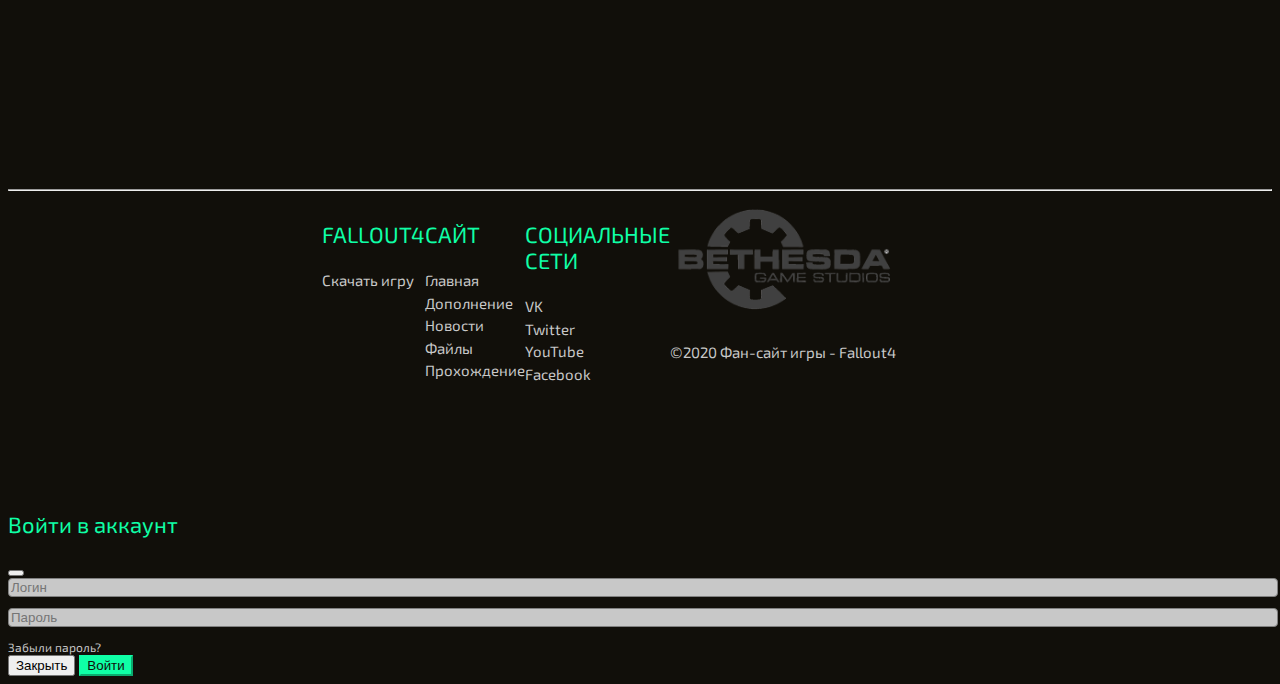
==== commit a7853636: "1`" ====
--- a/index.html
+++ b/index.html
@@ -10,193 +10,206 @@
   </head>
   <body>
     <header>
-      <div class="main container-fluid">
-        <div class="first col-md-6 col-xs-12">
-          <div class="Navigation col-md-6 col-xs-12">
-              <nav class="nav nav-pills nav-fill">
-                <div class="container3">
-                  <img src="images/2.png" width="100px"; height="45px";>
-                  <a class="nav-link" href="#">Дополнения</a>
-                  <a class="nav-link" href="#">Новости</a>
-                  <a class="nav-link" href="#">Файлы</a>
-                  <a class="nav-link" href="#">Прохождение</a>
-                  <a class="nav-link" href="#">Форум</a>
-                  <a class="nav-link" href="#"><img src="images/3.png" width="25px;"></a>
-                  <a class="nav-link" href="#"><button type="button" class="btn btn" data-bs-toggle="modal" data-bs-target="#exampleModal"><img src="images/4.png" width="25px;"></a>
-                </div>
-              </nav>
+      <div class="main col-md-12 container-fluid">
+        <div class="Navigation">
+            <nav class="nav nav-pills nav-fill">
+              <div class="container3">
+                <img src="images/2.png" width="100px"; height="45px";>
+                <a class="nav-link" href="#">Дополнения</a>
+                <a class="nav-link" href="#">Новости</a>
+                <a class="nav-link" href="#">Файлы</a>
+                <a class="nav-link" href="#">Прохождение</a>
+                <a class="nav-link" href="#">Форум</a>
+                <a class="nav-link" href="#"><img src="images/3.png" width="25px;"></a>
+                <a class="nav-link" href="#"><button type="button" class="btn btn" data-bs-toggle="modal" data-bs-target="#exampleModal"><img src="images/4.png" width="25px;"></a>
+              </div>
+            </nav>
+        </div>
+        <div class="first col-md-12 col-xs-12">
+          <div class="Container4">
+            <div class="Tests col-md-10">
+              <div class="title col-md-6 col-xs-12">
+                ФАН-КЛУБ ИГРЫ
+                <h1>FALLOUT 4</h1>
+                <button type="button" class="btn btn-outline-secondary">СКАЧАТЬ ИГРУ</button>
+              </div>
+            </div>
+        </div>
+      </div>
+
+        <div class="second col-md-12 col-xs-12">
+          <div class="Container4 col-md-12 col-xs-12">
+            <div class="Tests col-md-10">
+              <div class="text col-md-6 col-xs-12">
+                <div class="text2 col-md-12 col-xs-12">
+                  <h2>ОБ ИГРЕ</h2>
+                 Bethesda Game Studios создатель популярных игр Fallout<br> 3 и The Elder Scrolls V: Skyrim, приглашает вас в мир Fallout4 -<br> своей самой грандиозной игрой нового поколения с открытым<br> миром.<br>
+
+                 Вы - единственный выживший из Убежища 111, оказавшийся<br>
+                  в мире, разрушенном ядерной войной. Каждый<br>
+                  миг вы сражаетесь за выживание, каждое решение может<br>
+                  стать последним. Но именно от вас зависит судьба пустошей.<br>
+                  Добро пожаловать домой.<br>
+                </div>
+                <div class="text2 col-md-12 col-xs-12">
+                  <h2>СИСТЕМНЫЕ ТРЕБОВАНИЯ</h2>
+                  <h3>Минимальные</h3>
+                  Операционная система: 64-битная Windows 7/8/10;<br>
+                  Процессор: Intel Core i5-2300 2,8 ГГц, AMD Phenom II X4 945 3,0 ГГц или другой эквивалент;<br>
+                  ОЗУ: 8 Гбайт;<br>
+                  Место на жёстком диске: 30 Гбайт;<br>
+                  Видеокарта: NVIDIA GeForce GTX 550 Ti 2 Гбайт, AMD Radeon HD 7870 2 Гбайт или эквивалент.<br>
+                  <h3>Рекомендованные</h3>
+
+                  Операционная система: 64-битная Windows 7/8/10;<br>
+                  Процессор: Intel Core i7-4790 3,6 ГГц, AMD FX-9590 4,7 ГГц или другой эквивалент;<br>
+                  ОЗУ: 8 Гбайт;<br>
+                  Место на жёстком диске: 30 Гбайт;<br>
+                  Видеокарта: NVIDIA GeForce GTX 780 3 Гбайт, AMD Radeon R9 290X 4 Гбайт или эквивалент.<br>
+                </div>
+              </div>
+              <div class="pic col-md-6 col-xs-12">
+                <img src="images/6.png">
+                <img src="images/7.png">
+                <img src="images/8.png">
+              </div>
+            </div>
           </div>
-          <div class="title col-md-6 col-xs-12">
-            ФАН-КЛУБ ИГРЫ
-            <h1>FALLOUT 4</h1>
-            <button type="button" class="btn btn-outline-secondary">СКАЧАТЬ ИГРУ</button>
+        </div>
+        <div class="third col-md-12 col-xs-12">
+          <div class="Container4 col-md-12">
+            <div class="Tests col-md-10">
+              <div id="carouselExampleControls" class="carousel slide col-md-12" data-bs-ride="carousel">
+  <div class="carousel-inner">
+    <div class="carousel-item active">
+      <div class="qw">
+        <h3>БЕСКОНЕЧНОСТЬ.</h3>
+                   Именно таким является лимит уровня в Fallout 4.<br>
+                    Вопреки традициям предыдущих частей, F4 не ограничивает<br>
+                     игрока в прокачке. И в связи с особенностями ролевой системы,<br>
+                      на определённом уровне можно получить безупречный билд,<br>
+                       со всеми параметрами S.P.E.C.I.A.L.<br>
+                        на максимуме и всеми перками.
+
+          <h3>ПОВРЕДЖЕНИЕ КОНЕЧНОСТЕЙ!</h3>
+                      Повреждение конечностей теперь играет более серьёзную роль,<br>
+                      чем в предыдущих частях. Полностью покалеченный враг<br>
+                      попросту упадёт на землю и не сможет шевелиться.<br>
+                      Гули без конечностей теряют возможность перемещаться,<br>
+                      и становятся просто неподвижными мишенями. Штурмотроны после<br>
+                     потери всех конечностей взрыва
+      </div>
+
+
+    </div>
+    <div class="carousel-item">
+      <h3>V.А.Т.S.!</h3>
+              Напряженные схватки от первого или третьего лица<br>
+               можно замедлить в новой системе пошагового<br>
+                прицеливания «Волт-Тек» (V.А.Т.S). которая позволит<br>
+                выбрать способ атаки и насладиться<br>
+                  кинематографической сценой бойни<br>
+
+<h3>ТОРЖЕСТВО ПИКСЕЛЕЙ!</h3>
+                Мир Fallout4 оживает благодаря графике нового<br>
+                поколения и современному движку. Сожженные<br>
+                 леса Содружества, руины Бостона — все<br>
+                  воспроизведено убедительно и с потрясающими<br>
+                   подробностями
+    </div>
+  </div>
+  <button class="carousel-control-prev" type="button" data-bs-target="#carouselExampleControls"  data-bs-slide="prev">
+    <span class="carousel-control-prev-icon" aria-hidden="true"></span>
+    <span class="visually-hidden">Предыдущий</span>
+  </button>
+  <button class="carousel-control-next" type="button" data-bs-target="#carouselExampleControls"  data-bs-slide="next">
+    <span class="carousel-control-next-icon" aria-hidden="true"></span>
+    <span class="visually-hidden">Следующий</span>
+  </button>
+</div>
+            </div>
           </div>
-          </div>
-        <div class="second col-md-6 col-xs-12">
-          <div class="Container4">
-            <div class="text col-md-6 col-xs-12">
-              <div class="text2 col-md-6 col-xs-12">
-                <h2>ОБ ИГРЕ</h2>
-               Bethesda Game Studios создатель популярных игр Fallout<br> 3 и The Elder Scrolls V: Skyrim, приглашает вас в мир Fallout4 -<br> своей самой грандиозной игрой нового поколения с открытым<br> миром.<br>
-
-               Вы - единственный выживший из Убежища 111, оказавшийся<br>
-                в мире, разрушенном ядерной войной. Каждый<br>
-                миг вы сражаетесь за выживание, каждое решение может<br>
-                стать последним. Но именно от вас зависит судьба пустошей.<br>
-                Добро пожаловать домой.<br>
-              </div>
-              <div class="text2 col-md-6 col-xs-12">
-                <h2>СИСТЕМНЫЕ ТРЕБОВАНИЯ</h2>
-                <h3>Минимальные</h3>
-                Операционная система: 64-битная Windows 7/8/10;<br>
-                Процессор: Intel Core i5-2300 2,8 ГГц, AMD Phenom II X4 945 3,0 ГГц или другой эквивалент;<br>
-                ОЗУ: 8 Гбайт;<br>
-                Место на жёстком диске: 30 Гбайт;<br>
-                Видеокарта: NVIDIA GeForce GTX 550 Ti 2 Гбайт, AMD Radeon HD 7870 2 Гбайт или эквивалент.<br>
-                <h3>Рекомендованные</h3>
-
-                Операционная система: 64-битная Windows 7/8/10;<br>
-                Процессор: Intel Core i7-4790 3,6 ГГц, AMD FX-9590 4,7 ГГц или другой эквивалент;<br>
-                ОЗУ: 8 Гбайт;<br>
-                Место на жёстком диске: 30 Гбайт;<br>
-                Видеокарта: NVIDIA GeForce GTX 780 3 Гбайт, AMD Radeon R9 290X 4 Гбайт или эквивалент.<br>
-              </div>
-            </div>
-            <div class="pic col-md-6 col-xs-12">
-              <img src="images/6.png">
-              <img src="images/7.png">
-              <img src="images/8.png">
-            </div>
-          </div>
-        </div>
-        <div class="third col-md-6 col-xs-12">
-          <div class="Container4">
-            <div class="carousel">
-              <div id="carouselExampleControls" class="carousel slide" data-bs-ride="carousel">
-                <div class="carousel-inner">
-                  <div class="carousel-item active">
-                    <h3>БЕСКОНЕЧНОСТЬ.</h3>
-               Именно таким является лимит уровня в Fallout 4.<br>
-                Вопреки традициям предыдущих частей, F4 не ограничивает<br>
-                 игрока в прокачке. И в связи с особенностями ролевой системы,<br>
-                  на определённом уровне можно получить безупречный билд,<br>
-                   со всеми параметрами S.P.E.C.I.A.L.<br>
-                    на максимуме и всеми перками.
-
-    <h3>ПОВРЕДЖЕНИЕ КОНЕЧНОСТЕЙ!</h3>
-                Повреждение конечностей теперь играет более серьёзную роль,<br>
-                 чем в предыдущих частях. Полностью покалеченный враг<br>
-                  попросту упадёт на землю и не сможет шевелиться.<br>
-                   Гули без конечностей теряют возможность перемещаться,<br>
-                    и становятся просто неподвижными мишенями. Штурмотроны после<br>
-                     потери всех конечностей взрыва
-
+        </div>
+          <div class="fourth col-md-12 col-xs-12">
+            <div class="Container4 col-md-12">
+              <div class="Tests col-md-10">
+                <div class="container col-md-12 col-xs-12">
+                  <div class="Title col-md-12 col-xs-12">
+                    <h2>МЕДИА</h2>
+                    <div class="link">
+                      <a href="#">Обои</a>
+                      <a href="#">Скрины</a>
+                      <a href="#">Арты</a>
+                      <a href="#">Видео</a>
+                    </div>
                   </div>
-                  <div class="carousel-item">
-
-  <h3>V.А.Т.S.!</h3>
-            Напряженные схватки от первого или третьего лица<br>
-             можно замедлить в новой системе пошагового<br>
-              прицеливания «Волт-Тек» (V.А.Т.S). которая позволит<br>
-              выбрать способ атаки и насладиться<br>
-                кинематографической сценой бойни<br>
-
-  <h3>ТОРЖЕСТВО ПИКСЕЛЕЙ!</h3>
-              Мир Fallout4 оживает благодаря графике нового<br>
-              поколения и современному движку. Сожженные<br>
-               леса Содружества, руины Бостона — все<br>
-                воспроизведено убедительно и с потрясающими<br>
-                 подробностями
+                  <div class="videos col-md-12 col-xs-12">
+                    <div class="Fline col-md-12">
+                      <div class="block col-md-4">
+                        <iframe width="100%" height="100%" src="https://www.youtube.com/embed/X5aJfebzkrM" frameborder="0" allow="accelerometer; autoplay; clipboard-write; encrypted-media; gyroscope; picture-in-picture" allowfullscreen></iframe>
+                      </div>
+                      <div class="block col-md-4">
+                        <iframe width="100%" height="100%" src="https://www.youtube.com/embed/B0wSCFBJcSs" frameborder="0" allow="accelerometer; autoplay; clipboard-write; encrypted-media; gyroscope; picture-in-picture" allowfullscreen></iframe>
+                      </div>
+                      <div class="block col-md-4">
+                        <iframe width="100%" height="100%" src="https://www.youtube.com/embed/DIneiOpuS2M" frameborder="0" allow="accelerometer; autoplay; clipboard-write; encrypted-media; gyroscope; picture-in-picture" allowfullscreen></iframe>
+                      </div>
+                    </div>
+                    <div class="Sline col-md-12">
+                      <div class="block col-md-4">
+                        <iframe width="100%" height="100%" src="https://www.youtube.com/embed/aMY0IETkDrU" frameborder="0" allow="accelerometer; autoplay; clipboard-write; encrypted-media; gyroscope; picture-in-picture" allowfullscreen></iframe>
+                      </div>
+                      <div class="block col-md-4">
+                        <iframe width="100%" height="100%" src="https://www.youtube.com/embed/v3gXGeNeBi8" frameborder="0" allow="accelerometer; autoplay; clipboard-write; encrypted-media; gyroscope; picture-in-picture" allowfullscreen></iframe>
+                      </div>
+                      <div class="block col-md-4">
+                        <iframe width="100%" height="100%" src="https://www.youtube.com/embed/FttFHMRX7Hg" frameborder="0" allow="accelerometer; autoplay; clipboard-write; encrypted-media; gyroscope; picture-in-picture" allowfullscreen></iframe>
+                      </div>
+                      </div>
+                    </div>
+                </div>
+              </div>
+            </div>
+              </div>
+              <div class="fiveth col-md-12 col-xs-12">
+                <hr>
+                <div class="Container4 col-md-12">
+                  <div class="Tests col-md-10">
+                    <div class="container2 col-md-6 col-xs-12">
+                      <div class="column col-md-3 col-xs-12">
+                        <h3>FALLOUT4</h3>
+                        <ul>
+                          <li><a href="#">Скачать игру</a></li>
+                        </ul>
+                      </div>
+                      <div class="column col-md-3 col-xs-12">
+                        <h3>САЙТ</h3>
+                        <ul>
+                          <li><a href="#">Главная</a></li>
+                          <li><a href="#">Дополнение</a></li>
+                          <li> <a href="#">Новости</a></li>
+                          <li><a href="#">Файлы</a></li>
+                          <li><a href="#">Прохождение</a></li>
+                        </ul>
+                      </div>
+                      <div class="column col-md-3 col-xs-12">
+                        <h3>СОЦИАЛЬНЫЕ СЕТИ</h3>
+                        <ul>
+                          <li><a href="#">VK</a></li>
+                          <li><a href="#">Twitter</a></li>
+                          <li> <a href="#">YouTube</a></li>
+                          <li><a href="#">Facebook</a></li>
+                        </ul>
+                      </div>
+                      <div class="column col-md-3 col-xs-12">
+                        <ul>
+                          <img src="images/9.png" width="230px">
+                        <li><h4>©2020 Фан-сайт игры - Fallout4</h4></li>
+                        </ul>
+                      </div>
+                    </div>
                   </div>
-                </div>
-                <button class="carousel-control-prev" type="button" data-bs-target="#carouselExampleControls"  data-bs-slide="prev">
-                  <span class="carousel-control-prev-icon" aria-hidden="true"></span>
-                  <span class="visually-hidden">Предыдущий</span>
-                </button>
-                <button class="carousel-control-next" type="button" data-bs-target="#carouselExampleControls"  data-bs-slide="next">
-                  <span class="carousel-control-next-icon" aria-hidden="true"></span>
-                  <span class="visually-hidden">Следующий</span>
-                </button>
-              </div>
-            </div>
-          </div>
-        </div>
-          <div class="fourth col-md-6 col-xs-12">
-            <div class="Container4">
-              
-              <div class="container col-md-12 col-xs-12">
-                <div class="Title col-md-6 col-xs-12">
-                  <h2>МЕДИА</h2>
-                  <div class="link">
-                    <a href="#">Обои</a>
-                    <a href="#">Скрины</a>
-                    <a href="#">Арты</a>
-                    <a href="#">Видео</a>
-                  </div>
-                </div>
-                <div class="videos col-md-6 col-xs-12">
-                  <div class="Fline">
-                    <div class="block">
-                      <iframe width="100%" height="100%" src="https://www.youtube.com/embed/X5aJfebzkrM" frameborder="0" allow="accelerometer; autoplay; clipboard-write; encrypted-media; gyroscope; picture-in-picture" allowfullscreen></iframe>
-                    </div>
-                    <div class="block">
-                      <iframe width="100%" height="100%" src="https://www.youtube.com/embed/B0wSCFBJcSs" frameborder="0" allow="accelerometer; autoplay; clipboard-write; encrypted-media; gyroscope; picture-in-picture" allowfullscreen></iframe>
-                    </div>
-                    <div class="block">
-                      <iframe width="100%" height="100%" src="https://www.youtube.com/embed/DIneiOpuS2M" frameborder="0" allow="accelerometer; autoplay; clipboard-write; encrypted-media; gyroscope; picture-in-picture" allowfullscreen></iframe>
-                    </div>
-                  </div>
-                  <div class="Sline">
-                    <div class="block">
-                      <iframe width="100%" height="100%" src="https://www.youtube.com/embed/aMY0IETkDrU" frameborder="0" allow="accelerometer; autoplay; clipboard-write; encrypted-media; gyroscope; picture-in-picture" allowfullscreen></iframe>
-                    </div>
-                    <div class="block">
-                      <iframe width="100%" height="100%" src="https://www.youtube.com/embed/v3gXGeNeBi8" frameborder="0" allow="accelerometer; autoplay; clipboard-write; encrypted-media; gyroscope; picture-in-picture" allowfullscreen></iframe>
-                    </div>
-                    <div class="block">
-                      <iframe width="100%" height="100%" src="https://www.youtube.com/embed/FttFHMRX7Hg" frameborder="0" allow="accelerometer; autoplay; clipboard-write; encrypted-media; gyroscope; picture-in-picture" allowfullscreen></iframe>
-                    </div>
-                    </div>
-                  </div>
-              </div>
-            </div>
-              </div>
-              <div class="fiveth col-md-6 col-xs-12">
-                <hr>
-                <div class="Container4">
-                  <div class="container2 col-md-6 col-xs-12">
-                    <div class="column col-md-3 col-xs-12">
-                      <h3>FALLOUT4</h3>
-                      <ul>
-                        <li><a href="#">Скачать игру</a></li>
-                      </ul>
-                    </div>
-                    <div class="column col-md-3 col-xs-12">
-                      <h3>САЙТ</h3>
-                      <ul>
-                        <li><a href="#">Главная</a></li>
-                        <li><a href="#">Дополнение</a></li>
-                        <li> <a href="#">Новости</a></li>
-                        <li><a href="#">Файлы</a></li>
-                        <li><a href="#">Прохождение</a></li>
-                      </ul>
-                    </div>
-                    <div class="column col-md-3 col-xs-12">
-                      <h3>СОЦИАЛЬНЫЕ СЕТИ</h3>
-                      <ul>
-                        <li><a href="#">VK</a></li>
-                        <li><a href="#">Twitter</a></li>
-                        <li> <a href="#">YouTube</a></li>
-                        <li><a href="#">Facebook</a></li>
-                      </ul>
-                    </div>
-                    <div class="column col-md-3 col-xs-12">
-                      <ul>
-                        <img src="images/9.png" width="230px">
-                      <li><h4>©2020 Фан-сайт игры - Fallout4</h4></li>
-                      </ul>
-                    </div>
-                  </div>
+
                 </div>
 
 
--- a/style/style.css
+++ b/style/style.css
@@ -17,10 +17,15 @@
   background-repeat: no-repeat;
   background-size: 100%;
   background-color: inherit;
-  width: 100%;
+  //width: 100%;
   height: 900px;
   margin-top: -150px;
   text-decoration: none;
+}
+
+.Navigation {
+    width: 100%;
+    height: 100px;
 }
 
 .Navigation nav {
@@ -45,11 +50,11 @@
   font-weight: 400;
 }
 .title {
-  width: 90%;
+  //width: 90%;
   height: 400px;
   //background-color: red;
-  padding: 100px;
-  margin: 150px 100px 100px 100px;
+  //padding: 100px;
+  //margin: 150px 100px 100px 100px;
   font-family: 'Exo 2', sans-serif;
   font-size: 30px;
   font-weight: 400;
@@ -68,7 +73,7 @@
 }
 
 .second {
-  width: 100%;
+  //width: 100%;
   //background-color: red;
   //height: 1000px;
   display: flex;
@@ -80,7 +85,7 @@
 }
 
 .text {
-  width: 50%;
+  //width: 50%;
   //background-color: red;
   font-family: 'Exo 2', sans-serif;
   font-weight: 400;
@@ -105,7 +110,7 @@
 }
 
 .pic {
-  width: 50%;
+  //width: 50%;
   display: flex;
   flex-direction: column;
 }
@@ -120,32 +125,48 @@
   background-repeat: no-repeat;
   background-size: 100%;
   background-color: inherit;
-  width: 100%;
+  //width: 100%;
   height: 700px;
   display: flex;
   justify-content: space-between;
 }
 
-.carousel {
-  width: 100%;
-}
-
-.carousel-inner {
-  //background-color: black;
-  width: 100%;
-  display: flex;
-  justify-content: space-between;
-}
+.carousel.slide {
+  height: 400px;
+  background-color: 	rgba(0, 0, 0, 0.5);(0,0,0)
+
+}
+
+.carousel-item.active {
+  display: flex;
+  justify-content: space-between;
+  font-family: 'Exo 2', sans-serif;
+  font-weight: 400;
+  font-size: 15px;
+  color: #C8C8C8;
+}
+
+.qw {
+  display: flex;
+  justify-content: space-between;
+}
+
+.Tests {
+  margin: 0 auto;
+  display: flex;
+  justify-content: space-between;
+}
+
 
 .Container4 {
-  margin-left: 200px;
+  //margin-left: 200px;
   display: flex;
   justify-content: space-between;
 }
 
 .fourth {
   //height: 1000px;
-  width: 100%;
+  //width: 100%;
   //background-color: red;
   margin-top: 150px;
   //padding: 50px;
@@ -155,14 +176,14 @@
   display: flex;
   justify-content: space-between;
   //margin-left: 200px;
-  width: 100%;
+  //width: 100%;
 }
 
 .link {
   display: flex;
   justify-content: space-between;
   padding: 10px;
-  width: 50%;
+  //width: 50%;
 }
 
 .link a {
@@ -176,25 +197,25 @@
 .videos {
   //display: flex;
   //justify-content: space-between;
-  width: 100%;
+  //width: 100%;
   margin-top: 20px;
 }
 
 
 .Fline {
-  width: 100%;
+  //width: 100%;
   display: flex;
   justify-content: space-between;
 }
 
 .Sline {
-  width: 100%;
+  //width: 100%;
   display: flex;
   justify-content: space-between;
 }
 
 .block {
-  width: 33%;
+  //width: 33%;
   height: 235px;
   padding: 10px;
 }
@@ -205,7 +226,7 @@
 }
 
 .fiveth {
-  width: 100%;
+  //width: 100%;
   height: 300px;
   //background-color: red;
 }
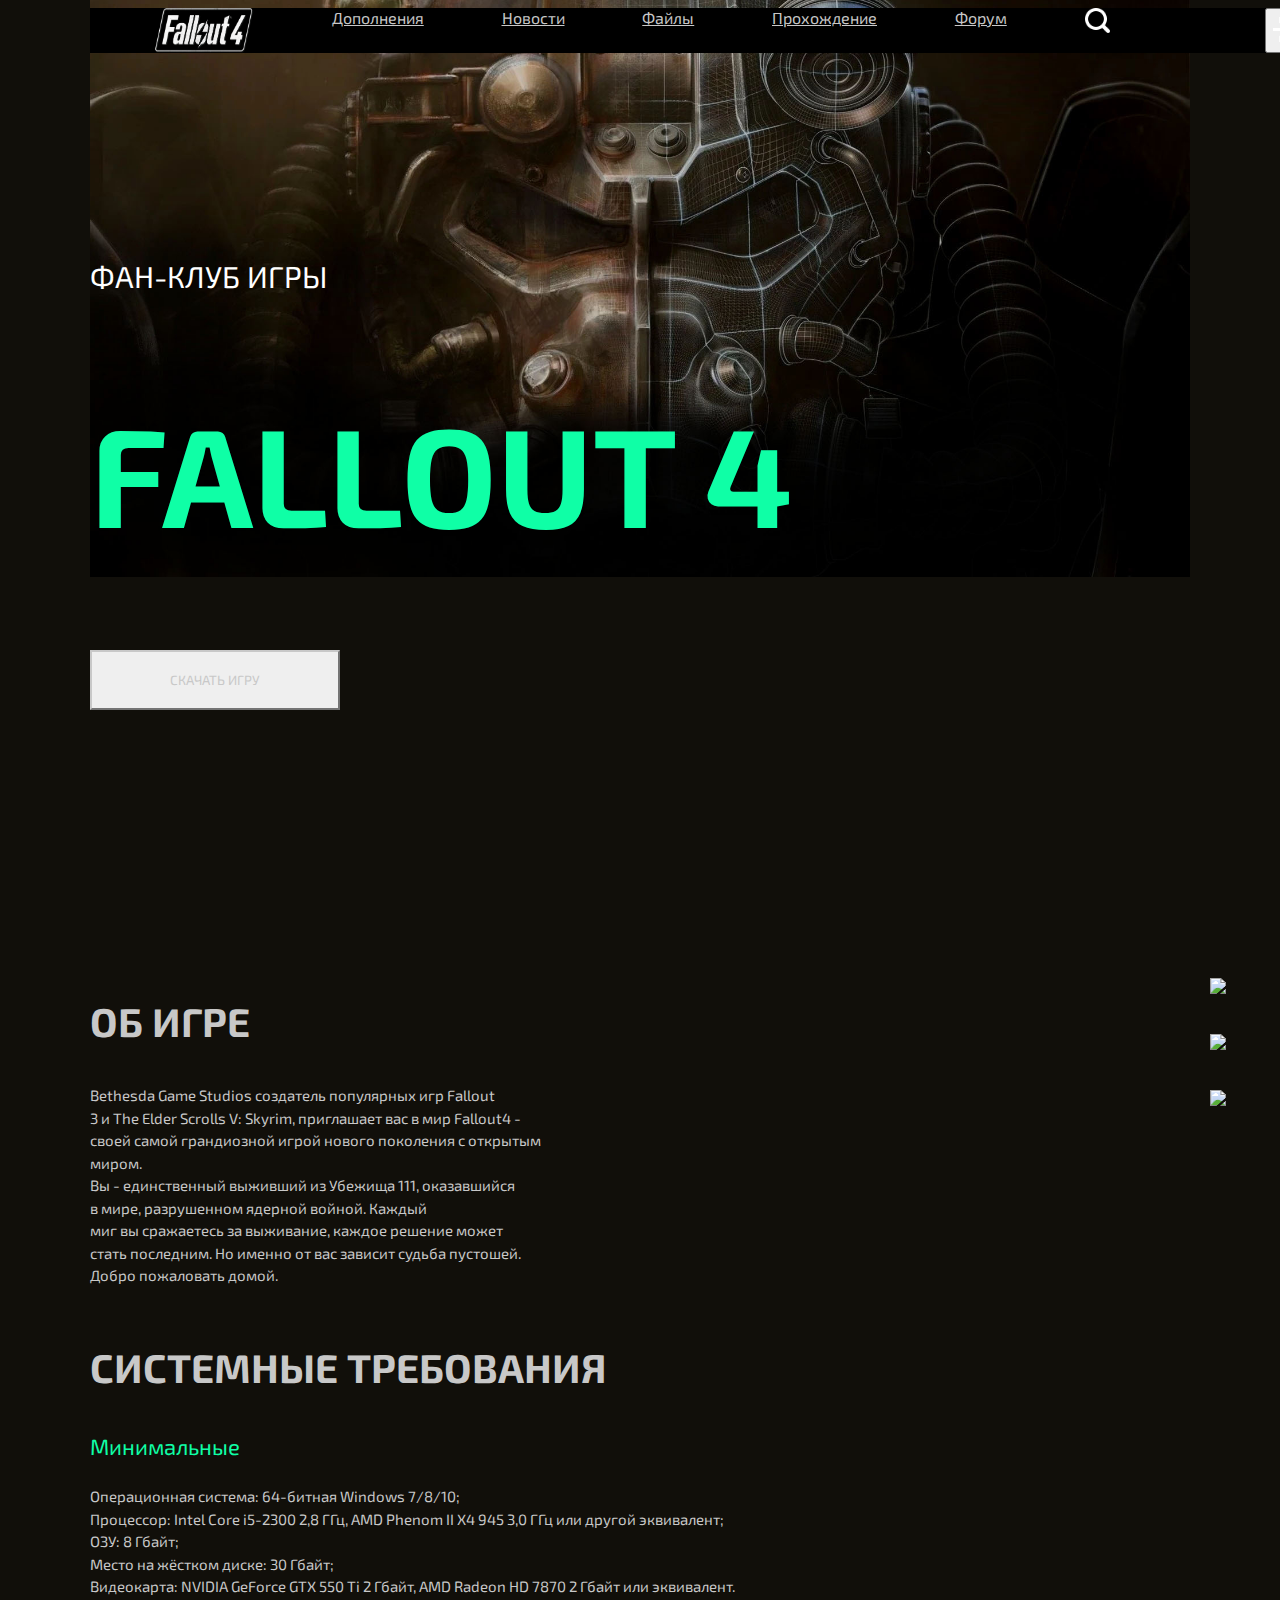
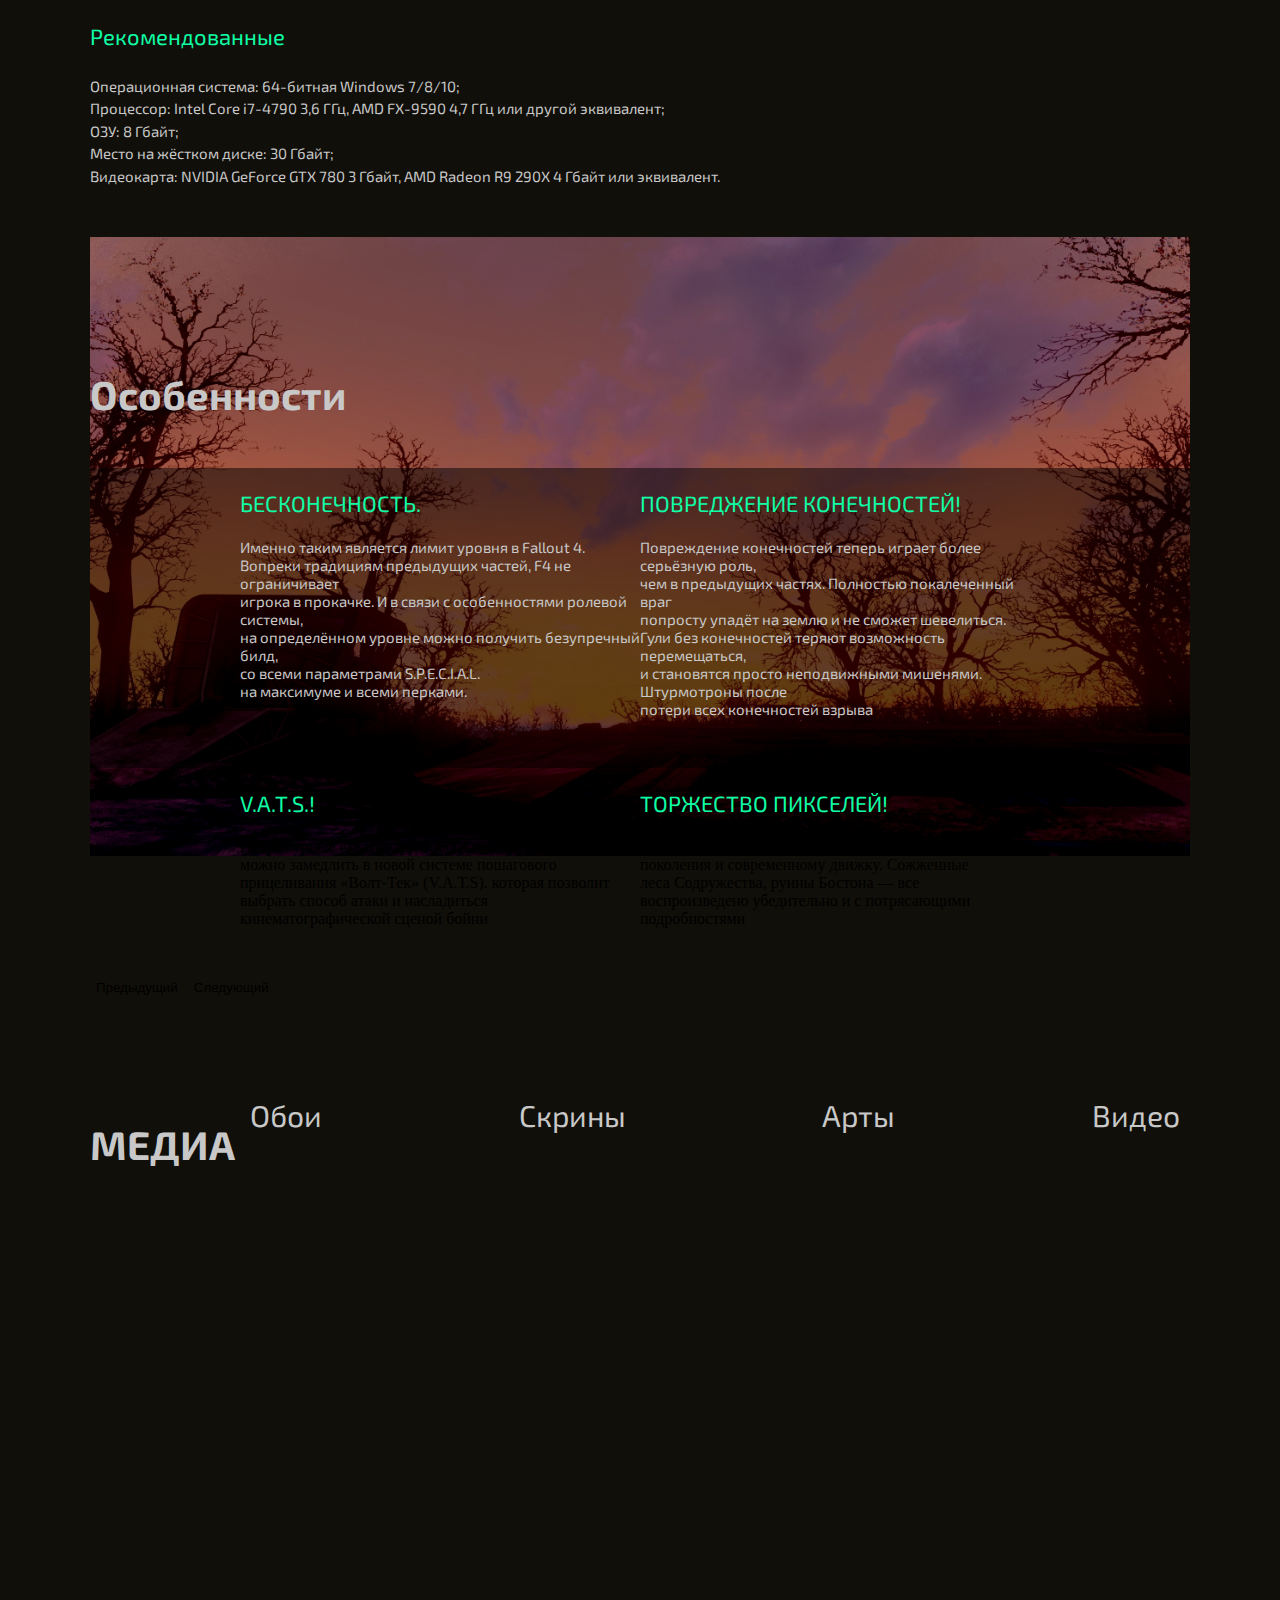
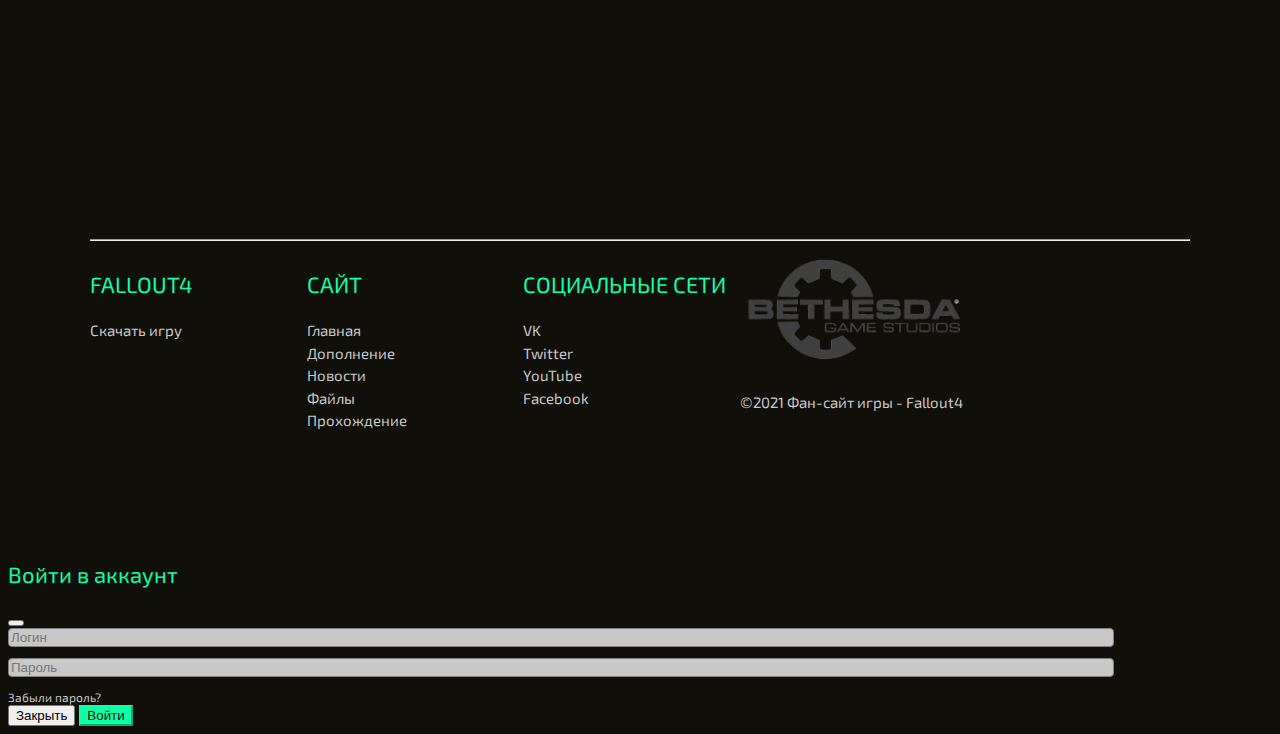
==== commit 6098e19e: "+media query" ====
--- a/index.html
+++ b/index.html
@@ -27,7 +27,7 @@
         </div>
         <div class="first col-md-12 col-xs-12">
           <div class="Container4">
-            <div class="Tests col-md-10">
+            <div class="Container5 col-md-10">
               <div class="title col-md-6 col-xs-12">
                 ФАН-КЛУБ ИГРЫ
                 <h1>FALLOUT 4</h1>
@@ -38,101 +38,121 @@
       </div>
 
         <div class="second col-md-12 col-xs-12">
-          <div class="Container4 col-md-12 col-xs-12">
-            <div class="Tests col-md-10">
-              <div class="text col-md-6 col-xs-12">
-                <div class="text2 col-md-12 col-xs-12">
-                  <h2>ОБ ИГРЕ</h2>
-                 Bethesda Game Studios создатель популярных игр Fallout<br> 3 и The Elder Scrolls V: Skyrim, приглашает вас в мир Fallout4 -<br> своей самой грандиозной игрой нового поколения с открытым<br> миром.<br>
-
-                 Вы - единственный выживший из Убежища 111, оказавшийся<br>
-                  в мире, разрушенном ядерной войной. Каждый<br>
-                  миг вы сражаетесь за выживание, каждое решение может<br>
-                  стать последним. Но именно от вас зависит судьба пустошей.<br>
-                  Добро пожаловать домой.<br>
-                </div>
-                <div class="text2 col-md-12 col-xs-12">
-                  <h2>СИСТЕМНЫЕ ТРЕБОВАНИЯ</h2>
-                  <h3>Минимальные</h3>
-                  Операционная система: 64-битная Windows 7/8/10;<br>
-                  Процессор: Intel Core i5-2300 2,8 ГГц, AMD Phenom II X4 945 3,0 ГГц или другой эквивалент;<br>
-                  ОЗУ: 8 Гбайт;<br>
-                  Место на жёстком диске: 30 Гбайт;<br>
-                  Видеокарта: NVIDIA GeForce GTX 550 Ti 2 Гбайт, AMD Radeon HD 7870 2 Гбайт или эквивалент.<br>
-                  <h3>Рекомендованные</h3>
-
-                  Операционная система: 64-битная Windows 7/8/10;<br>
-                  Процессор: Intel Core i7-4790 3,6 ГГц, AMD FX-9590 4,7 ГГц или другой эквивалент;<br>
-                  ОЗУ: 8 Гбайт;<br>
-                  Место на жёстком диске: 30 Гбайт;<br>
-                  Видеокарта: NVIDIA GeForce GTX 780 3 Гбайт, AMD Radeon R9 290X 4 Гбайт или эквивалент.<br>
-                </div>
-              </div>
-              <div class="pic col-md-6 col-xs-12">
-                <img src="images/6.png">
-                <img src="images/7.png">
-                <img src="images/8.png">
-              </div>
-            </div>
-          </div>
+            <div class="Container5 col-md-10">
+              <div class="container2 col-md-12 col-xs-12">
+                <div class="text col-md-12 col-xl-6">
+                  <div class="text2 col-md-12 col-xs-12">
+                    <h2>ОБ ИГРЕ</h2>
+                   Bethesda Game Studios создатель популярных игр Fallout<br> 3 и The Elder Scrolls V: Skyrim, приглашает вас в мир Fallout4 -<br> своей самой грандиозной игрой нового поколения с открытым<br> миром.<br>
+
+                   Вы - единственный выживший из Убежища 111, оказавшийся<br>
+                    в мире, разрушенном ядерной войной. Каждый<br>
+                    миг вы сражаетесь за выживание, каждое решение может<br>
+                    стать последним. Но именно от вас зависит судьба пустошей.<br>
+                    Добро пожаловать домой.<br>
+                  </div>
+                  <div class="text2 col-md-12 col-xs-12">
+                    <h2>СИСТЕМНЫЕ ТРЕБОВАНИЯ</h2>
+                    <h3>Минимальные</h3>
+                    Операционная система: 64-битная Windows 7/8/10;<br>
+                    Процессор: Intel Core i5-2300 2,8 ГГц, AMD Phenom II X4 945 3,0 ГГц или другой эквивалент;<br>
+                    ОЗУ: 8 Гбайт;<br>
+                    Место на жёстком диске: 30 Гбайт;<br>
+                    Видеокарта: NVIDIA GeForce GTX 550 Ti 2 Гбайт, AMD Radeon HD 7870 2 Гбайт или эквивалент.<br>
+                    <h3>Рекомендованные</h3>
+
+                    Операционная система: 64-битная Windows 7/8/10;<br>
+                    Процессор: Intel Core i7-4790 3,6 ГГц, AMD FX-9590 4,7 ГГц или другой эквивалент;<br>
+                    ОЗУ: 8 Гбайт;<br>
+                    Место на жёстком диске: 30 Гбайт;<br>
+                    Видеокарта: NVIDIA GeForce GTX 780 3 Гбайт, AMD Radeon R9 290X 4 Гбайт или эквивалент.<br>
+                  </div>
+                </div>
+
+                <div class="pic col-md-6 col-xs-12">
+                  <img src="images/6.png">
+                  <img src="images/7.png">
+                  <img src="images/8.png">
+                </div>
+              </div>
+              </div>
+
         </div>
         <div class="third col-md-12 col-xs-12">
           <div class="Container4 col-md-12">
-            <div class="Tests col-md-10">
-              <div id="carouselExampleControls" class="carousel slide col-md-12" data-bs-ride="carousel">
-  <div class="carousel-inner">
-    <div class="carousel-item active">
-      <div class="qw">
-        <h3>БЕСКОНЕЧНОСТЬ.</h3>
-                   Именно таким является лимит уровня в Fallout 4.<br>
-                    Вопреки традициям предыдущих частей, F4 не ограничивает<br>
-                     игрока в прокачке. И в связи с особенностями ролевой системы,<br>
-                      на определённом уровне можно получить безупречный билд,<br>
-                       со всеми параметрами S.P.E.C.I.A.L.<br>
-                        на максимуме и всеми перками.
-
-          <h3>ПОВРЕДЖЕНИЕ КОНЕЧНОСТЕЙ!</h3>
-                      Повреждение конечностей теперь играет более серьёзную роль,<br>
-                      чем в предыдущих частях. Полностью покалеченный враг<br>
-                      попросту упадёт на землю и не сможет шевелиться.<br>
-                      Гули без конечностей теряют возможность перемещаться,<br>
-                      и становятся просто неподвижными мишенями. Штурмотроны после<br>
-                     потери всех конечностей взрыва
-      </div>
-
-
+            <div class="Container5 col-md-10">
+              <div class="Cont">
+                <h2>Особенности</h2>
+                <div id="carouselExampleControls" class="carousel slide col-md-12" data-bs-ride="carousel">
+    <div class="carousel-inner">
+      <div class="carousel-item active">
+        <div class="carousel-text">
+          <div class="">
+            <h3>БЕСКОНЕЧНОСТЬ.</h3>
+                       Именно таким является лимит уровня в Fallout 4.<br>
+                        Вопреки традициям предыдущих частей, F4 не ограничивает<br>
+                         игрока в прокачке. И в связи с особенностями ролевой системы,<br>
+                          на определённом уровне можно получить безупречный билд,<br>
+                           со всеми параметрами S.P.E.C.I.A.L.<br>
+                            на максимуме и всеми перками.
+                            </div>
+
+              <div class="">
+                <h3>ПОВРЕДЖЕНИЕ КОНЕЧНОСТЕЙ!</h3>
+                            Повреждение конечностей теперь играет более серьёзную роль,<br>
+                            чем в предыдущих частях. Полностью покалеченный враг<br>
+                            попросту упадёт на землю и не сможет шевелиться.<br>
+                            Гули без конечностей теряют возможность перемещаться,<br>
+                            и становятся просто неподвижными мишенями. Штурмотроны после<br>
+                           потери всех конечностей взрыва
+              </div>
+
+
+
+        </div>
+
+
+      </div>
+      <div class="carousel-item">
+        <div class="carousel-text">
+          <div class="">
+            <h3>V.А.Т.S.!</h3>
+                    Напряженные схватки от первого или третьего лица<br>
+                     можно замедлить в новой системе пошагового<br>
+                      прицеливания «Волт-Тек» (V.А.Т.S). которая позволит<br>
+                      выбрать способ атаки и насладиться<br>
+                        кинематографической сценой бойни<br>
+          </div>
+          <div class="">
+            <h3>ТОРЖЕСТВО ПИКСЕЛЕЙ!</h3>
+                            Мир Fallout4 оживает благодаря графике нового<br>
+                            поколения и современному движку. Сожженные<br>
+                             леса Содружества, руины Бостона — все<br>
+                              воспроизведено убедительно и с потрясающими<br>
+                               подробностями
+          </div>
+        </div>
+
+      </div>
     </div>
-    <div class="carousel-item">
-      <h3>V.А.Т.S.!</h3>
-              Напряженные схватки от первого или третьего лица<br>
-               можно замедлить в новой системе пошагового<br>
-                прицеливания «Волт-Тек» (V.А.Т.S). которая позволит<br>
-                выбрать способ атаки и насладиться<br>
-                  кинематографической сценой бойни<br>
-
-<h3>ТОРЖЕСТВО ПИКСЕЛЕЙ!</h3>
-                Мир Fallout4 оживает благодаря графике нового<br>
-                поколения и современному движку. Сожженные<br>
-                 леса Содружества, руины Бостона — все<br>
-                  воспроизведено убедительно и с потрясающими<br>
-                   подробностями
-    </div>
+    <button class="carousel-control-prev" type="button" data-bs-target="#carouselExampleControls"  data-bs-slide="prev">
+      <span class="carousel-control-prev-icon" aria-hidden="true"></span>
+      <span class="visually-hidden">Предыдущий</span>
+    </button>
+    <button class="carousel-control-next" type="button" data-bs-target="#carouselExampleControls"  data-bs-slide="next">
+      <span class="carousel-control-next-icon" aria-hidden="true"></span>
+      <span class="visually-hidden">Следующий</span>
+    </button>
   </div>
-  <button class="carousel-control-prev" type="button" data-bs-target="#carouselExampleControls"  data-bs-slide="prev">
-    <span class="carousel-control-prev-icon" aria-hidden="true"></span>
-    <span class="visually-hidden">Предыдущий</span>
-  </button>
-  <button class="carousel-control-next" type="button" data-bs-target="#carouselExampleControls"  data-bs-slide="next">
-    <span class="carousel-control-next-icon" aria-hidden="true"></span>
-    <span class="visually-hidden">Следующий</span>
-  </button>
-</div>
+              </div>
+
+
             </div>
           </div>
         </div>
           <div class="fourth col-md-12 col-xs-12">
             <div class="Container4 col-md-12">
-              <div class="Tests col-md-10">
+              <div class="Container5 col-md-10">
                 <div class="container col-md-12 col-xs-12">
                   <div class="Title col-md-12 col-xs-12">
                     <h2>МЕДИА</h2>
@@ -174,8 +194,8 @@
               <div class="fiveth col-md-12 col-xs-12">
                 <hr>
                 <div class="Container4 col-md-12">
-                  <div class="Tests col-md-10">
-                    <div class="container2 col-md-6 col-xs-12">
+                  <div class="Container5 col-md-10">
+                    <div class="container2 col-md-12 col-xs-12">
                       <div class="column col-md-3 col-xs-12">
                         <h3>FALLOUT4</h3>
                         <ul>
@@ -204,7 +224,7 @@
                       <div class="column col-md-3 col-xs-12">
                         <ul>
                           <img src="images/9.png" width="230px">
-                        <li><h4>©2020 Фан-сайт игры - Fallout4</h4></li>
+                        <li><h4>©2021 Фан-сайт игры - Fallout4</h4></li>
                         </ul>
                       </div>
                     </div>
--- a/style/style.css
+++ b/style/style.css
@@ -60,6 +60,7 @@
   font-weight: 400;
   color: white;
   text-decoration: none;
+  margin-top: 300px;
 }
 
 .title button {
@@ -77,7 +78,7 @@
   //background-color: red;
   //height: 1000px;
   display: flex;
-  margin-top: 150px;
+  margin-top: 100px;
   justify-content: space-between;
   font-family: 'Josefin Sans', sans-serif;
   font-weight: 400;
@@ -132,29 +133,44 @@
 }
 
 .carousel.slide {
-  height: 400px;
+  height: 300px;
   background-color: 	rgba(0, 0, 0, 0.5);(0,0,0)
-
+  margin-top: 200px;
+
+}
+
+.carousel.slide button {
+  background: none;
+  border: none;
 }
 
 .carousel-item.active {
-  display: flex;
-  justify-content: space-between;
+  //display: flex;
+  //justify-content: space-between;
   font-family: 'Exo 2', sans-serif;
   font-weight: 400;
   font-size: 15px;
   color: #C8C8C8;
 }
 
-.qw {
-  display: flex;
-  justify-content: space-between;
-}
-
-.Tests {
+.carousel-text{
+  display: flex;
+  justify-content: space-between;
+  width: 800px;
+  margin: 50px auto;
+}
+
+.Container5 {
   margin: 0 auto;
   display: flex;
   justify-content: space-between;
+}
+
+.Cont {
+  //display: flex;
+  //justify-content: space-around;
+  width: 100%;
+  margin-top: 100px;
 }
 
 
@@ -192,6 +208,7 @@
   font-size: 30px;
   color: #C8C8C8;
   text-decoration: none;
+  margin-left: 5px;
 }
 
 .videos {
@@ -222,7 +239,7 @@
 
 .container{
   padding: 0;
-  margin: 0px;
+  margin-bottom: 100px;
 }
 
 .fiveth {
@@ -265,6 +282,7 @@
   margin: 0;
   padding: 0;
 }
+
 
 .modal-content {
   background-color: #110f0a;
@@ -333,3 +351,93 @@
   font-size: 15px;
   color: #C8C8C8;
 }
+
+@media screen and (min-device-width: 1600px) {
+
+}
+@media screen and (device-width: 1280px) {
+ div {width: 1100px;}
+}
+@media screen and (max-device-width: 600px) {
+  .main {
+    font-weight: 700;
+  }
+
+  .first {
+    background-image: none;
+    height: 400px;
+  }
+
+  .pic {
+    display: none
+  }
+
+  .title {
+    font-size: 30px;
+    margin-top: 100px;
+  }
+
+  .second {
+    margin-top: 0px;
+  }
+
+  .third {
+    margin-top: 0px;
+    background-image: none;
+  }
+
+  .fourth {
+    margin-top: 0px;
+  }
+
+  .fiveth {
+    margin-top: 0px;
+  }
+
+  .block {
+    width: 100%;
+    height: 450px;
+  }
+
+  .text2 {
+    font-size: 20px;
+    font-weight: 700;
+  }
+
+  .carousel.slide {
+    height: 500px;
+  }
+
+  .carousel-text {
+    font-size: 20px;
+    font-weight: 700
+  }
+
+  .column a   {
+    font-size: 20px;
+    font-weight: 700;
+  }
+
+  .Fline {
+    display: flex;
+    justify-content: space-around;
+  }
+
+  .Sline {
+    display: flex;
+    justify-content: space-around;
+  }
+
+  .videos {
+    display: flex;
+    justify-content: space-around;
+  }
+
+  h1 {
+    font-size: 60px
+  }
+  h4 {
+    font-size: 20px;
+    font-weight: 700
+  }
+}
